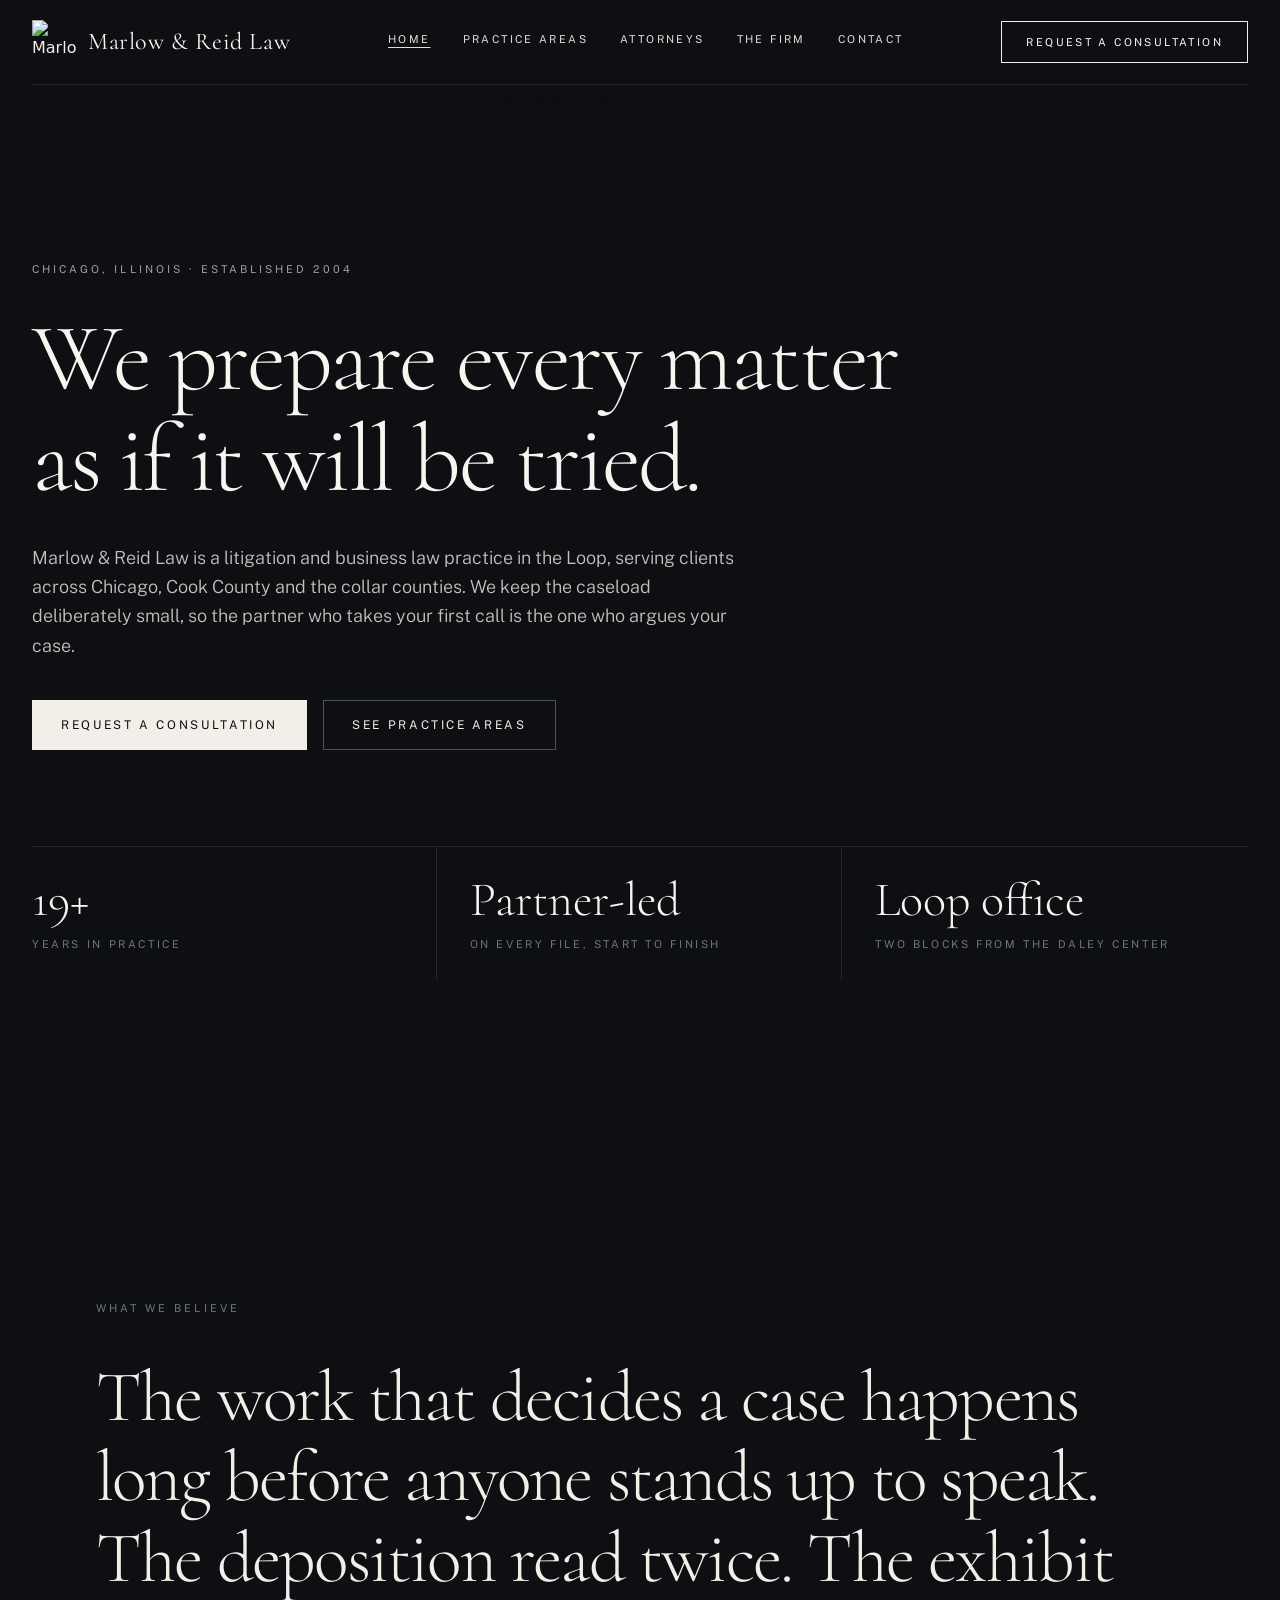
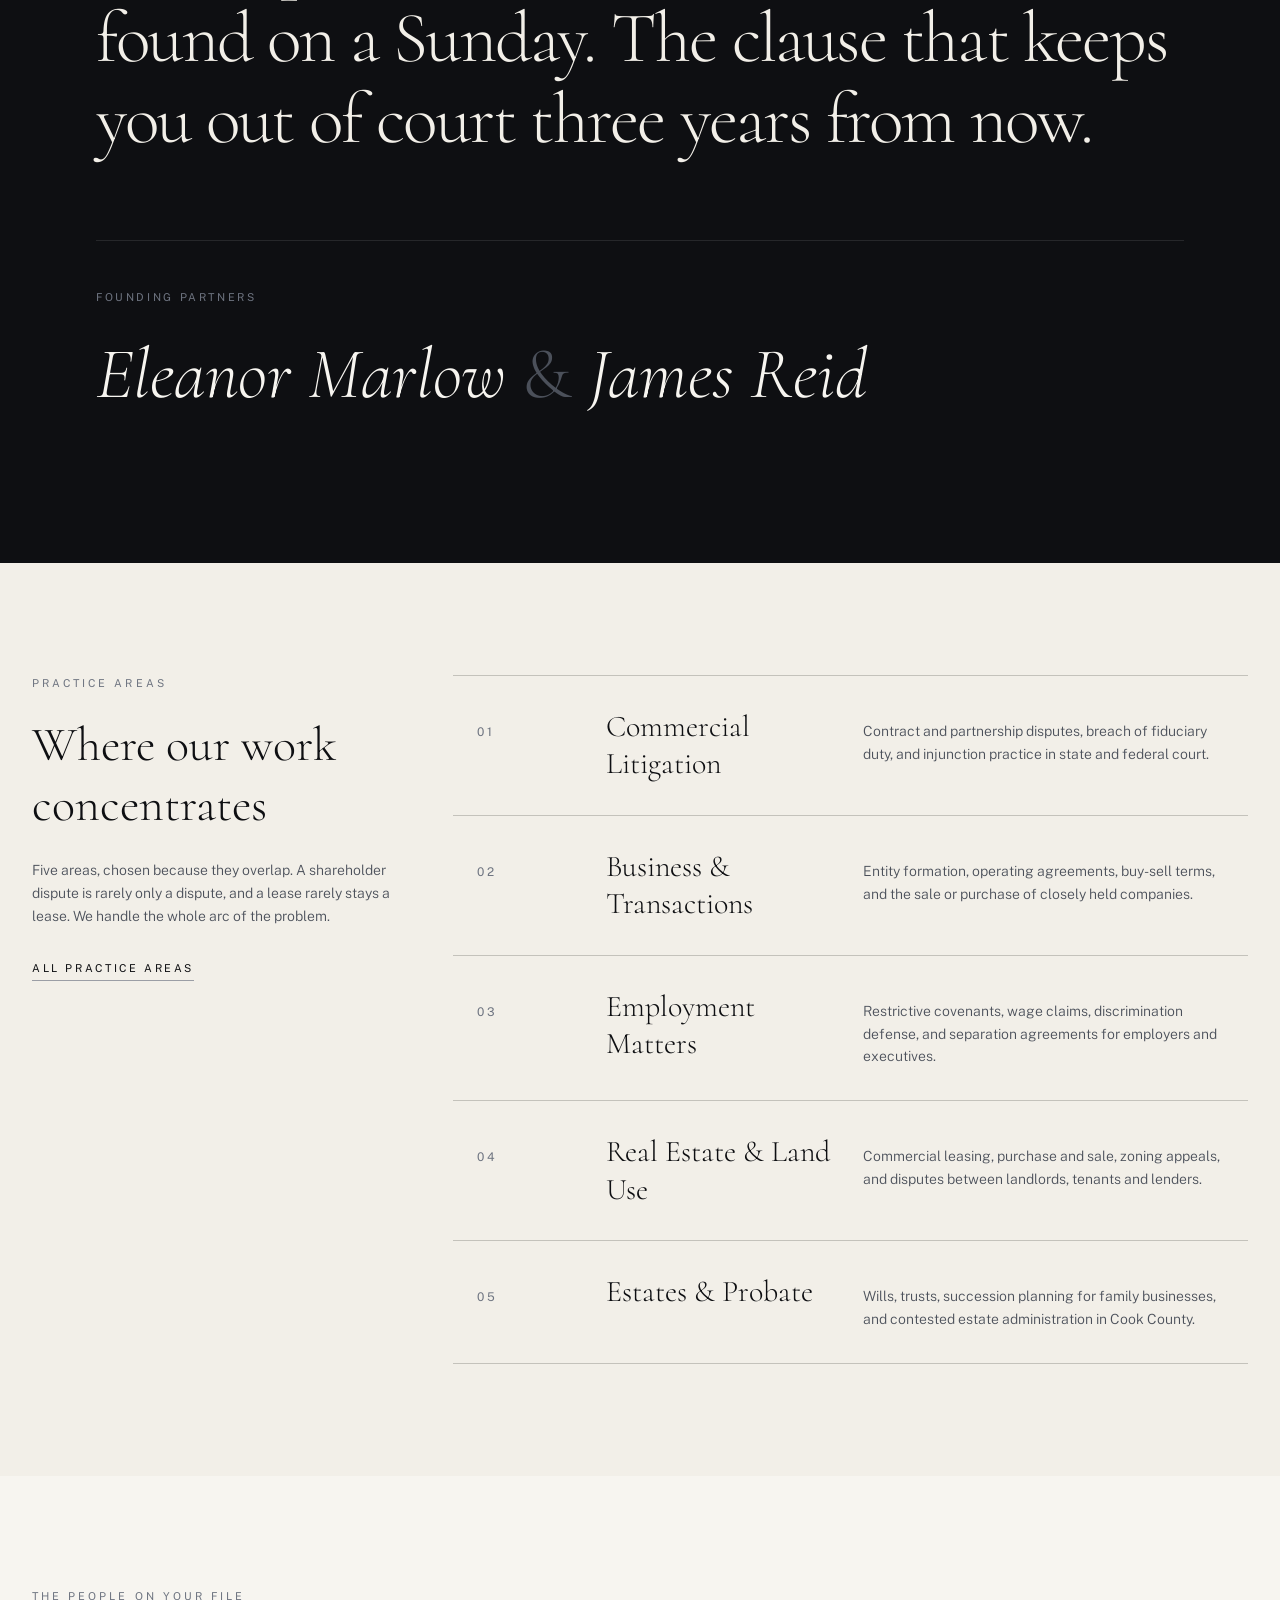
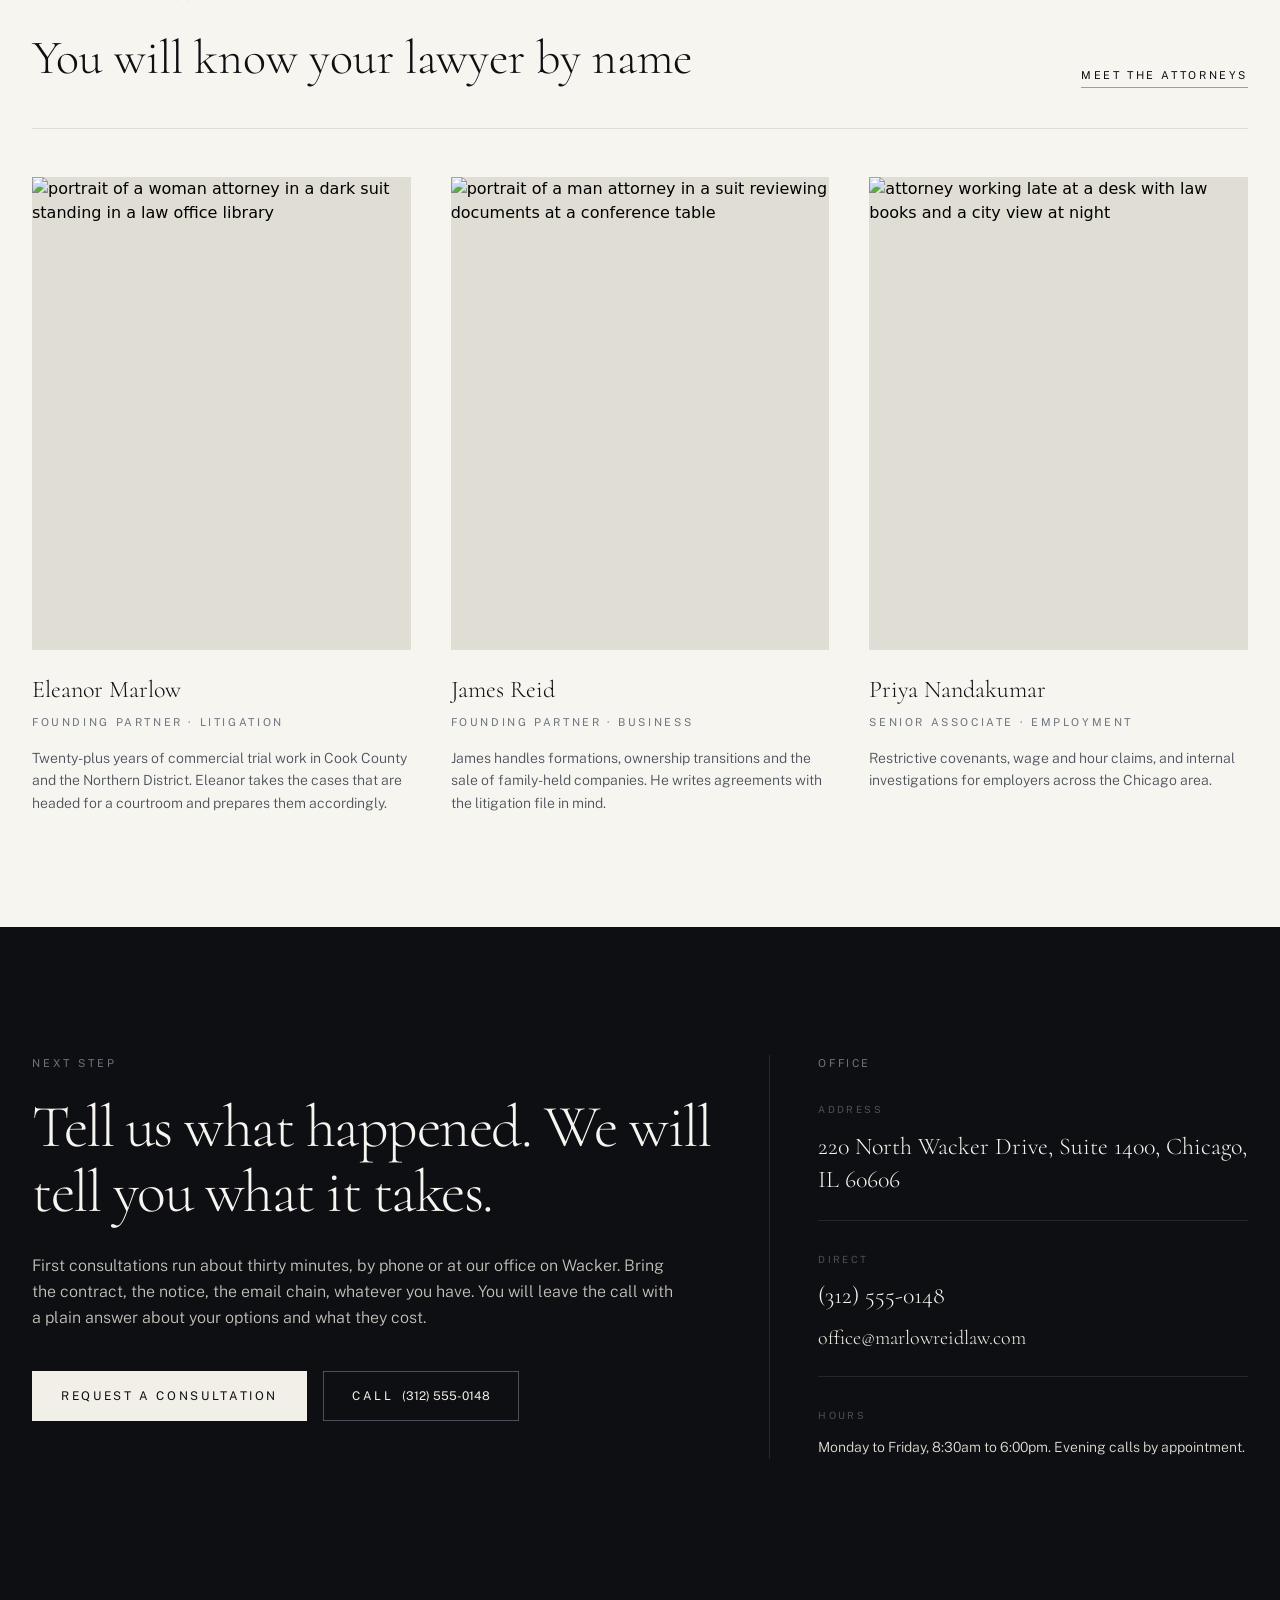
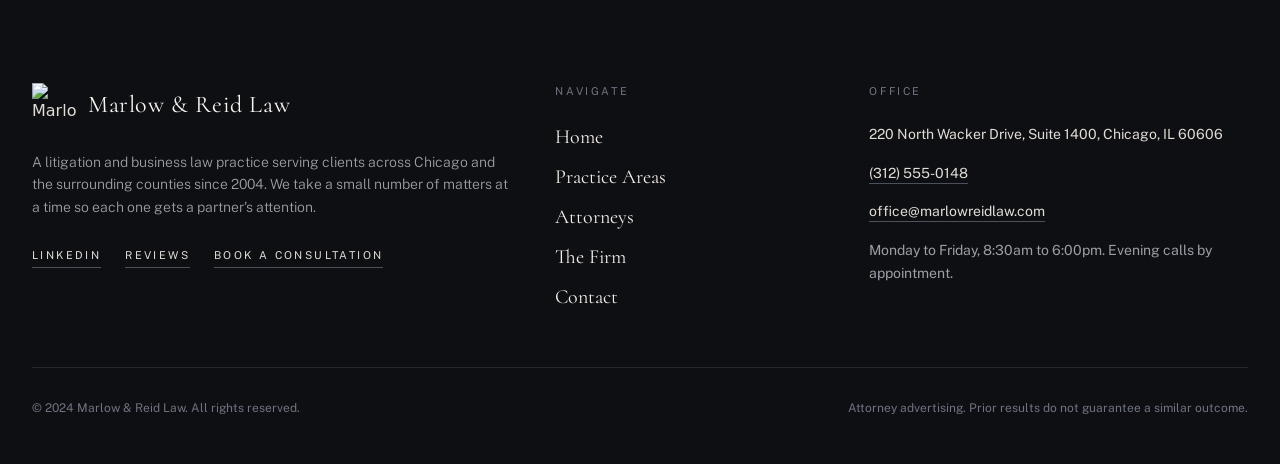
==== index.html @ 17b1d60a "Initial site generated by Tibly" ====
<!DOCTYPE html>
<html lang="en">
<head>
<meta charset="utf-8">
<meta name="viewport" content="width=device-width, initial-scale=1">
<title>Marlow &amp; Reid Law | Chicago Litigation &amp; Business Attorneys</title>
<meta name="description" content="Marlow &amp; Reid Law is a partner-led litigation and business law practice in the Chicago Loop, handling commercial disputes, transactions, employment and real estate matters since 2004.">
<link rel="canonical" href="https://marlow-reid-4a32.sites.tibly.ai/">
<meta property="og:type" content="website">
<meta property="og:url" content="https://marlow-reid-4a32.sites.tibly.ai/">
<meta property="og:site_name" content="Marlow &amp; Reid Law">
<meta property="og:title" content="Marlow &amp; Reid Law | Chicago Litigation &amp; Business Attorneys">
<meta property="og:description" content="Marlow &amp; Reid Law is a partner-led litigation and business law practice in the Chicago Loop, handling commercial disputes, transactions, employment and real estate matters since 2004.">
<meta name="twitter:card" content="summary_large_image">
<script type="application/ld+json" data-tibly-business>{"@context":"https://schema.org","@type":"LegalService","image":"https://br-winter-boat-ajcnusyq.storage.c-3.us-east-2.aws.neon.tech/tibly-site-media/sites/d699509b-f92a-415d-84af-c8864d117d77/8064ec304ea7f48e712e599be46d3a58.jpg","name":"Marlow \u0026 Reid Law","url":"https://marlow-reid-4a32.sites.tibly.ai/"}</script>
<link rel="preconnect" href="https://fonts.googleapis.com">
<link rel="preconnect" href="https://fonts.gstatic.com" crossorigin>
<link href="https://fonts.googleapis.com/css2?family=Cormorant:ital,wght@0,300;0,400;0,500;0,600;1,300&family=Public+Sans:wght@300;400;500;600&display=swap" rel="stylesheet">
<style>details[open] > *:not(summary){animation:tibly-acc .35s ease}@keyframes tibly-acc{from{opacity:0;transform:translateY(-4px)}}</style>
<style>@media (prefers-reduced-motion:no-preference){.tibly-fx{opacity:0;transform:translateY(24px);transition:opacity .7s ease,transform .7s ease}.tibly-fx.tibly-fx-in{opacity:1;transform:none}}</style>
<script>addEventListener('DOMContentLoaded',function(){if(!('IntersectionObserver' in window))return;var io=new IntersectionObserver(function(es){es.forEach(function(en){if(en.isIntersecting){en.target.classList.add('tibly-fx-in');io.unobserve(en.target)}})},{rootMargin:'0px 0px -8% 0px'});document.querySelectorAll('section[data-block] > *').forEach(function(el){var p=getComputedStyle(el).position;if(p==='absolute'||p==='fixed')return;if(el.getBoundingClientRect().top>innerHeight){el.classList.add('tibly-fx');io.observe(el)}})});</script>

<link rel="icon" href="https://br-winter-boat-ajcnusyq.storage.c-3.us-east-2.aws.neon.tech/tibly-site-media/sites/d699509b-f92a-415d-84af-c8864d117d77/b6953b2ad82a57e1bbdcd852a2948058.png">
<style>.tibly-ba{position:relative;overflow:hidden;--ba:50%;cursor:ew-resize;touch-action:pan-y;user-select:none;-webkit-user-select:none}.tibly-ba>img{display:block;width:100%;height:100%;object-fit:cover}.tibly-ba .tibly-ba-before{position:absolute;inset:0;clip-path:inset(0 calc(100% - var(--ba)) 0 0)}.tibly-ba .tibly-ba-before img{display:block;width:100%;height:100%;object-fit:cover}.tibly-ba::after{content:'';position:absolute;top:0;bottom:0;left:var(--ba);width:2px;margin-left:-1px;background:#fff;box-shadow:0 0 6px rgba(0,0,0,.55);pointer-events:none;z-index:1}.tibly-ba::before{content:'';position:absolute;top:50%;left:var(--ba);width:44px;height:44px;transform:translate(-50%,-50%);border-radius:9999px;background:rgba(0,0,0,.75) url("data:image/svg+xml,%3Csvg%20xmlns='http://www.w3.org/2000/svg'%20viewBox='0%200%2024%2024'%20fill='%23fff'%3E%3Cpath%20d='M9%206l-6%206%206%206zM15%206l6%206-6%206z'/%3E%3C/svg%3E") center/22px 22px no-repeat;border:2px solid #fff;box-shadow:0 2px 8px rgba(0,0,0,.4);pointer-events:none;z-index:1}.tibly-ba input[type=range]{position:absolute;inset:0;width:100%;height:100%;margin:0;opacity:0;pointer-events:none;-webkit-appearance:none;appearance:none;z-index:2}[data-lightbox]{cursor:zoom-in}.tibly-lb{position:fixed;inset:0;z-index:9999;background:rgba(0,0,0,.92);display:flex;align-items:center;justify-content:center;cursor:zoom-out;padding:24px}.tibly-lb img{max-width:100%;max-height:100%;object-fit:contain}</style>
<script>document.addEventListener('input',function(e){var t=e.target;if(!t||t.type!=='range')return;var c=t.closest&&t.closest('.tibly-ba');if(c)c.style.setProperty('--ba',t.value+'%')});document.addEventListener('pointerdown',function(e){var c=e.target.closest&&e.target.closest('.tibly-ba');if(!c||e.button>0)return;e.preventDefault();var inp=c.querySelector('input[type=range]');var set=function(x){var r=c.getBoundingClientRect();if(!r.width)return;var p=Math.max(0,Math.min(100,(x-r.left)*100/r.width));c.style.setProperty('--ba',p+'%');if(inp)inp.value=Math.round(p)};set(e.clientX);var mv=function(ev){set(ev.clientX)};var up=function(){document.removeEventListener('pointermove',mv);document.removeEventListener('pointerup',up);document.removeEventListener('pointercancel',up)};document.addEventListener('pointermove',mv);document.addEventListener('pointerup',up);document.addEventListener('pointercancel',up)});document.addEventListener('click',function(e){var im=e.target.closest&&e.target.closest('[data-lightbox]');if(!im||!(im.currentSrc||im.src))return;e.preventDefault();var o=document.createElement('div');o.className='tibly-lb';var big=document.createElement('img');big.src=im.currentSrc||im.src;big.alt=im.alt||'';o.appendChild(big);o.addEventListener('click',function(){o.remove()});document.addEventListener('keydown',function esc(ev){if(ev.key==='Escape'){o.remove();document.removeEventListener('keydown',esc)}});document.body.appendChild(o)});document.addEventListener('click',function(e){var x=e.target.closest&&e.target.closest('[data-announce-close]');if(!x)return;var b=x.closest('[data-announce]');if(b){b.style.display='none';try{sessionStorage.setItem('tibly-announce','1')}catch(_){}}});addEventListener('DOMContentLoaded',function(){try{if(sessionStorage.getItem('tibly-announce')==='1'){var b=document.querySelector('[data-announce]');if(b)b.style.display='none'}}catch(_){}if('IntersectionObserver' in window&&!matchMedia('(prefers-reduced-motion:reduce)').matches){var els=document.querySelectorAll('[data-count]');if(els.length){var io=new IntersectionObserver(function(es){es.forEach(function(en){if(!en.isIntersecting)return;io.unobserve(en.target);var el=en.target,s=el.textContent||'',m=s.match(/[\d,]*\d(?:\.\d+)?/);if(!m)return;var raw=m[0],num=parseFloat(raw.replace(/,/g,''));if(!isFinite(num))return;if(!el.getAttribute('data-count'))el.setAttribute('data-count',s);var pre=s.slice(0,m.index),post=s.slice(m.index+raw.length),grp=raw.indexOf(',')>=0,dec=(raw.split('.')[1]||'').length,t0=performance.now();requestAnimationFrame(function tick(now){var p=Math.min((now-t0)/1400,1);p=1-Math.pow(1-p,3);var v=(num*p).toFixed(dec);if(grp)v=Number(v).toLocaleString('en-US',{minimumFractionDigits:dec});el.textContent=pre+v+post;if(p<1)requestAnimationFrame(tick)})})},{rootMargin:'0px 0px -10% 0px'});els.forEach(function(el){io.observe(el)})}}var badge=document.querySelector('[data-tibly-open]');if(badge){var src=document.querySelector('[data-tibly-field="hours"]');var txt=(src&&src.textContent||'').toLowerCase();var days=['sun','mon','tue','wed','thu','fri','sat'];var toMin=function(h,mm,ap){h=+h;mm=+(mm||0);if(ap==='pm'&&h!==12)h+=12;if(ap==='am'&&h===12)h=0;return h*60+mm};var spans=[];var re=/(sun|mon|tue|wed|thu|fri|sat|daily|every ?day)[a-z]*\s*(?:[-\u2013\u2014]\s*(sun|mon|tue|wed|thu|fri|sat)[a-z]*)?\s*:?\s*(\d{1,2})(?::(\d{2}))?\s*(am|pm)?\s*[-\u2013\u2014]\s*(\d{1,2})(?::(\d{2}))?\s*(am|pm)?/g,mm;while((mm=re.exec(txt))){var d1=mm[1].slice(0,3),d2=mm[2],ap1=mm[5]||(mm[8]==='pm'&&+mm[3]<=+mm[6]?'am':mm[8]),o=toMin(mm[3],mm[4],ap1),c=toMin(mm[6],mm[7],mm[8]);var from=d1==='dai'||d1==='eve'?0:days.indexOf(d1),to=d2?days.indexOf(d2.slice(0,3)):(d1==='dai'||d1==='eve'?6:from);if(from<0)continue;for(var d=from;;d=(d+1)%7){spans.push([d,o,c]);if(d===to)break}}if(spans.length){var now=new Date(),cur=now.getDay(),min=now.getHours()*60+now.getMinutes();var open=spans.some(function(s){return s[0]===cur&&min>=s[1]&&min<s[2]});badge.textContent=open?(badge.getAttribute('data-open-text')||'Open now'):(badge.getAttribute('data-closed-text')||'Closed now');badge.setAttribute('data-state',open?'open':'closed');badge.hidden=false}}});</script>
<style>header a[aria-current="page"]:not(:has(img,svg)){text-decoration:underline;text-underline-offset:4px;text-decoration-thickness:1px}</style>
<style>#nav-open~[class*="peer-checked:"][class*="fixed"]{min-height:100vh;min-height:100dvh}@media (prefers-reduced-motion:no-preference){label[for="nav-open"] span{transition:transform .3s ease,opacity .2s ease}header:has(#nav-open:checked) label[for="nav-open"]:not([aria-label="Close" i]) span:not(:has(span)):nth-of-type(1){transform:translateY(8px) rotate(45deg)}header:has(#nav-open:checked) label[for="nav-open"]:not([aria-label="Close" i]) span:not(:has(span)):nth-of-type(2){opacity:0}header:has(#nav-open:checked) label[for="nav-open"]:not([aria-label="Close" i]) span:not(:has(span)):nth-of-type(3){transform:translateY(-8px) rotate(-45deg)}#nav-open:checked~[class*="peer-checked:"]{animation:tibly-nav-in .25s ease}#nav-open:checked~[class*="peer-checked:"] label[for="nav-open"]{display:inline-block;animation:tibly-x-in .35s ease}@keyframes tibly-nav-in{from{opacity:0;transform:translateY(10px)}}@keyframes tibly-x-in{from{opacity:0;transform:rotate(-90deg) scale(.6)}}}</style>
<link rel="stylesheet" href="/styles.css?v=fc8caf78">
</head>
<body>
<!-- block:header -->
<header class="bg-brand-900 text-brand-100">
  <div class="mx-auto w-full max-w-7xl px-5 sm:px-8">
    <input type="checkbox" id="nav-open" class="peer sr-only">

    <div class="flex items-center justify-between gap-4 border-b border-white/10 py-5">
      <a href="/" class="flex items-center gap-3" aria-current="page">
        <img data-tibly-logo src="https://br-winter-boat-ajcnusyq.storage.c-3.us-east-2.aws.neon.tech/tibly-site-media/sites/d699509b-f92a-415d-84af-c8864d117d77/8064ec304ea7f48e712e599be46d3a58.jpg"
             alt="Marlow &amp; Reid Law" class="h-10 w-10 shrink-0 object-contain sm:h-11 sm:w-11">
        <span class="font-display text-xl leading-none tracking-wide text-brand-50 sm:text-2xl" data-tibly-field="business-name">Marlow &amp; Reid Law</span>
      </a>

      <nav class="hidden items-center gap-8 font-body text-[0.68rem] uppercase tracking-[0.22em] md:flex">
        <a href="/" class="border-b border-transparent pb-1 text-brand-200 transition-colors duration-300 hover:border-brand-100 hover:text-brand-50" aria-current="page">Home</a>
        <a href="/practice-areas" class="border-b border-transparent pb-1 text-brand-200 transition-colors duration-300 hover:border-brand-100 hover:text-brand-50">Practice Areas</a>
        <a href="/attorneys" class="border-b border-transparent pb-1 text-brand-200 transition-colors duration-300 hover:border-brand-100 hover:text-brand-50">Attorneys</a>
        <a href="/about" class="border-b border-transparent pb-1 text-brand-200 transition-colors duration-300 hover:border-brand-100 hover:text-brand-50">The Firm</a>
        <a href="/contact" class="border-b border-transparent pb-1 text-brand-200 transition-colors duration-300 hover:border-brand-100 hover:text-brand-50">Contact</a>
      </nav>

      <a href="/contact" class="hidden rounded-none border border-brand-100 px-6 py-3 font-body text-[0.68rem] uppercase tracking-[0.22em] text-brand-50 transition-colors duration-300 hover:bg-brand-100 hover:text-brand-900 lg:inline-flex">Request a consultation</a>

      <label for="nav-open" aria-label="Menu" class="-mr-2 cursor-pointer p-2 md:hidden">
        <span class="block h-px w-7 bg-brand-100"></span>
        <span class="mt-2 block h-px w-7 bg-brand-100"></span>
        <span class="mt-2 block h-px w-7 bg-brand-100"></span>
      </label>
    </div>

    <div class="hidden peer-checked:flex md:hidden fixed inset-0 z-50 flex-col bg-brand-900 px-5 py-5">
      <div class="flex items-center justify-between gap-4 border-b border-white/10 pb-5">
        <a href="/" class="flex items-center gap-3" aria-current="page">
          <img src="https://br-winter-boat-ajcnusyq.storage.c-3.us-east-2.aws.neon.tech/tibly-site-media/sites/d699509b-f92a-415d-84af-c8864d117d77/8064ec304ea7f48e712e599be46d3a58.jpg"
               alt="Marlow &amp; Reid Law" class="h-10 w-10 shrink-0 object-contain">
          <span class="font-display text-xl leading-none tracking-wide text-brand-50" data-tibly-field="business-name">Marlow &amp; Reid Law</span>
        </a>
        <label for="nav-open" aria-label="Close" class="-mr-2 cursor-pointer p-2 font-display text-3xl leading-none text-brand-100">&times;</label>
      </div>

      <nav class="mt-10 flex flex-1 flex-col gap-7 font-display text-4xl leading-none text-brand-50">
        <a href="/" class="transition-colors duration-300 hover:text-brand-400" aria-current="page">Home</a>
        <a href="/practice-areas" class="transition-colors duration-300 hover:text-brand-400">Practice Areas</a>
        <a href="/attorneys" class="transition-colors duration-300 hover:text-brand-400">Attorneys</a>
        <a href="/about" class="transition-colors duration-300 hover:text-brand-400">The Firm</a>
        <a href="/contact" class="transition-colors duration-300 hover:text-brand-400">Contact</a>
      </nav>

      <a href="/contact" class="mt-8 block w-full rounded-none border border-brand-100 bg-brand-100 px-6 py-5 text-center font-body text-xs uppercase tracking-[0.22em] text-brand-900 transition-colors duration-300 hover:bg-transparent hover:text-brand-50">Request a consultation</a>
    </div>
  </div>
</header>
<!-- /block:header -->
<!-- block:type-hero -->
<section class="relative overflow-hidden bg-brand-900" data-block="type-hero">
  <img loading="lazy" src="https://images.pexels.com/photos/12253481/pexels-photo-12253481.jpeg?auto=compress&cs=tinysrgb&h=650&w=940" alt="empty boardroom at dusk with city skyline through floor-to-ceiling windows" class="absolute inset-0 h-full w-full object-cover opacity-30 animate-kenburns">
  <div class="absolute inset-0 bg-gradient-to-r from-brand-900 via-brand-900/85 to-brand-900/40"></div>

  <div class="relative mx-auto w-full max-w-7xl px-5 py-24 sm:px-8 md:py-36 lg:py-44">
    <div class="max-w-4xl">
      <p class="font-body text-[0.68rem] uppercase tracking-[0.28em] text-brand-400">Chicago, Illinois &middot; Established 2004</p>
      <h1 class="mt-8 font-display text-4xl font-light leading-[1.05] tracking-tight text-brand-50 sm:text-6xl md:text-7xl lg:text-8xl">
        We prepare every matter<br class="hidden sm:block"> as if it will be tried.
      </h1>
      <p class="mt-8 max-w-prose font-body text-base font-light leading-relaxed text-brand-300 md:text-lg">
        <span data-tibly-field="business-name">Marlow &amp; Reid Law</span> is a litigation and business law practice in the Loop, serving clients across Chicago, Cook County and the collar counties. We keep the caseload deliberately small, so the partner who takes your first call is the one who argues your case.
      </p>
      <div class="mt-10 flex flex-col gap-4 sm:flex-row sm:items-center">
        <a href="/contact" class="inline-flex items-center justify-center border border-brand-100 bg-brand-100 px-7 py-4 font-body text-xs uppercase tracking-[0.22em] text-brand-900 transition-colors duration-300 hover:bg-transparent hover:text-brand-50">Request a consultation</a>
        <a href="/practice-areas" class="inline-flex items-center justify-center border border-brand-600 px-7 py-4 font-body text-xs uppercase tracking-[0.22em] text-brand-100 transition-colors duration-300 hover:border-brand-100 hover:bg-brand-800">See practice areas</a>
      </div>
    </div>

    <dl class="mt-16 grid grid-cols-1 gap-px border-t border-white/10 pt-px sm:grid-cols-3 md:mt-24">
      <div class="border-b border-white/10 py-7 sm:border-b-0 sm:border-r sm:pr-8">
        <dt class="font-display text-4xl font-light text-brand-50 md:text-5xl"><span data-count>20+</span></dt>
        <dd class="mt-3 font-body text-[0.68rem] uppercase tracking-[0.24em] text-brand-500">Years in practice</dd>
      </div>
      <div class="border-b border-white/10 py-7 sm:border-b-0 sm:border-r sm:px-8">
        <dt class="font-display text-4xl font-light text-brand-50 md:text-5xl">Partner-led</dt>
        <dd class="mt-3 font-body text-[0.68rem] uppercase tracking-[0.24em] text-brand-500">On every file, start to finish</dd>
      </div>
      <div class="py-7 sm:pl-8">
        <dt class="font-display text-4xl font-light text-brand-50 md:text-5xl">Loop office</dt>
        <dd class="mt-3 font-body text-[0.68rem] uppercase tracking-[0.24em] text-brand-500">Two blocks from the Daley Center</dd>
      </div>
    </dl>
  </div>
</section>
<!-- /block:type-hero -->
<!-- block:statement -->
<section class="bg-brand-900 py-20 md:py-36" data-block="statement">
  <div class="mx-auto w-full max-w-6xl px-5 sm:px-8">
    <p class="font-body text-[0.68rem] uppercase tracking-[0.28em] text-brand-500">What we believe</p>
    <p class="mt-10 font-display text-3xl font-light leading-[1.12] tracking-tight text-brand-100 sm:text-5xl md:text-6xl lg:text-7xl">
      The work that decides a case happens long before anyone stands up to speak. The deposition read twice. The exhibit found on a Sunday. The clause that keeps you out of court three years from now.
    </p>

    <div class="mt-14 border-t border-white/10 pt-10 md:mt-20 md:pt-12">
      <p class="font-body text-[0.68rem] uppercase tracking-[0.24em] text-brand-500">Founding partners</p>
      <p class="mt-6 font-display text-4xl font-light italic leading-tight text-brand-50 sm:text-6xl md:text-7xl">
        Eleanor Marlow <span class="not-italic text-brand-600">&amp;</span> James Reid
      </p>
    </div>
  </div>
</section>
<!-- /block:statement -->
<!-- block:index-list -->
<section class="bg-surface py-16 md:py-28" data-block="index-list">
  <div class="mx-auto w-full max-w-7xl px-5 sm:px-8">
    <div class="grid grid-cols-1 gap-10 md:grid-cols-12 md:gap-12">
      <div class="md:col-span-4">
        <p class="font-body text-[0.68rem] uppercase tracking-[0.28em] text-brand-500">Practice areas</p>
        <h2 class="mt-6 font-display text-4xl font-light leading-tight text-ink md:text-5xl">Where our work concentrates</h2>
        <p class="mt-6 max-w-prose font-body text-sm font-light leading-relaxed text-brand-600">
          Five areas, chosen because they overlap. A shareholder dispute is rarely only a dispute, and a lease rarely stays a lease. We handle the whole arc of the problem.
        </p>
        <a href="/practice-areas" class="mt-8 inline-block border-b border-brand-400 pb-1 font-body text-[0.68rem] uppercase tracking-[0.24em] text-ink transition-colors duration-300 hover:border-ink">All practice areas</a>
      </div>

      <div class="md:col-span-8">
        <a href="/practice-areas" class="group block border-t border-brand-300 px-4 py-8 transition-colors duration-300 hover:bg-brand-900 md:px-6">
          <div class="grid grid-cols-1 gap-3 md:grid-cols-12 md:items-baseline md:gap-6">
            <span class="font-body text-xs tracking-[0.24em] text-brand-500 transition-colors duration-300 group-hover:text-brand-400 md:col-span-2">01</span>
            <h3 class="font-display text-2xl font-light leading-tight text-ink transition-colors duration-300 group-hover:text-brand-50 sm:text-3xl md:col-span-4">Commercial Litigation</h3>
            <p class="font-body text-sm font-light leading-relaxed text-brand-600 transition-colors duration-300 group-hover:text-brand-300 md:col-span-6">Contract and partnership disputes, breach of fiduciary duty, and injunction practice in state and federal court.</p>
          </div>
        </a>

        <a href="/practice-areas" class="group block border-t border-brand-300 px-4 py-8 transition-colors duration-300 hover:bg-brand-900 md:px-6">
          <div class="grid grid-cols-1 gap-3 md:grid-cols-12 md:items-baseline md:gap-6">
            <span class="font-body text-xs tracking-[0.24em] text-brand-500 transition-colors duration-300 group-hover:text-brand-400 md:col-span-2">02</span>
            <h3 class="font-display text-2xl font-light leading-tight text-ink transition-colors duration-300 group-hover:text-brand-50 sm:text-3xl md:col-span-4">Business &amp; Transactions</h3>
            <p class="font-body text-sm font-light leading-relaxed text-brand-600 transition-colors duration-300 group-hover:text-brand-300 md:col-span-6">Entity formation, operating agreements, buy-sell terms, and the sale or purchase of closely held companies.</p>
          </div>
        </a>

        <a href="/practice-areas" class="group block border-t border-brand-300 px-4 py-8 transition-colors duration-300 hover:bg-brand-900 md:px-6">
          <div class="grid grid-cols-1 gap-3 md:grid-cols-12 md:items-baseline md:gap-6">
            <span class="font-body text-xs tracking-[0.24em] text-brand-500 transition-colors duration-300 group-hover:text-brand-400 md:col-span-2">03</span>
            <h3 class="font-display text-2xl font-light leading-tight text-ink transition-colors duration-300 group-hover:text-brand-50 sm:text-3xl md:col-span-4">Employment Matters</h3>
            <p class="font-body text-sm font-light leading-relaxed text-brand-600 transition-colors duration-300 group-hover:text-brand-300 md:col-span-6">Restrictive covenants, wage claims, discrimination defense, and separation agreements for employers and executives.</p>
          </div>
        </a>

        <a href="/practice-areas" class="group block border-t border-brand-300 px-4 py-8 transition-colors duration-300 hover:bg-brand-900 md:px-6">
          <div class="grid grid-cols-1 gap-3 md:grid-cols-12 md:items-baseline md:gap-6">
            <span class="font-body text-xs tracking-[0.24em] text-brand-500 transition-colors duration-300 group-hover:text-brand-400 md:col-span-2">04</span>
            <h3 class="font-display text-2xl font-light leading-tight text-ink transition-colors duration-300 group-hover:text-brand-50 sm:text-3xl md:col-span-4">Real Estate &amp; Land Use</h3>
            <p class="font-body text-sm font-light leading-relaxed text-brand-600 transition-colors duration-300 group-hover:text-brand-300 md:col-span-6">Commercial leasing, purchase and sale, zoning appeals, and disputes between landlords, tenants and lenders.</p>
          </div>
        </a>

        <a href="/practice-areas" class="group block border-y border-brand-300 px-4 py-8 transition-colors duration-300 hover:bg-brand-900 md:px-6">
          <div class="grid grid-cols-1 gap-3 md:grid-cols-12 md:items-baseline md:gap-6">
            <span class="font-body text-xs tracking-[0.24em] text-brand-500 transition-colors duration-300 group-hover:text-brand-400 md:col-span-2">05</span>
            <h3 class="font-display text-2xl font-light leading-tight text-ink transition-colors duration-300 group-hover:text-brand-50 sm:text-3xl md:col-span-4">Estates &amp; Probate</h3>
            <p class="font-body text-sm font-light leading-relaxed text-brand-600 transition-colors duration-300 group-hover:text-brand-300 md:col-span-6">Wills, trusts, succession planning for family businesses, and contested estate administration in Cook County.</p>
          </div>
        </a>
      </div>
    </div>
  </div>
</section>
<!-- /block:index-list -->
<!-- block:minimal-grid -->
<section class="bg-brand-50 py-16 md:py-28" data-block="minimal-grid">
  <div class="mx-auto w-full max-w-7xl px-5 sm:px-8">
    <div class="flex flex-col gap-6 border-b border-brand-200 pb-10 md:flex-row md:items-end md:justify-between">
      <div>
        <p class="font-body text-[0.68rem] uppercase tracking-[0.28em] text-brand-500">The people on your file</p>
        <h2 class="mt-6 max-w-2xl font-display text-4xl font-light leading-tight text-ink md:text-5xl">You will know your lawyer by name</h2>
      </div>
      <a href="/attorneys" class="shrink-0 border-b border-brand-400 pb-1 font-body text-[0.68rem] uppercase tracking-[0.24em] text-ink transition-colors duration-300 hover:border-ink">Meet the attorneys</a>
    </div>

    <div class="mt-12 grid grid-cols-1 gap-10 sm:grid-cols-2 lg:grid-cols-3">
      <article class="group">
        <div class="overflow-hidden bg-brand-200">
          <img loading="lazy" src="https://images.pexels.com/photos/6077124/pexels-photo-6077124.jpeg?auto=compress&cs=tinysrgb&h=650&w=940" alt="portrait of a woman attorney in a dark suit standing in a law office library" class="aspect-[4/5] w-full object-cover transition-transform duration-500 group-hover:scale-105" data-lightbox>
        </div>
        <h3 class="mt-6 font-display text-2xl font-light text-ink">Eleanor Marlow</h3>
        <p class="mt-2 font-body text-[0.68rem] uppercase tracking-[0.24em] text-brand-500">Founding Partner &middot; Litigation</p>
        <p class="mt-4 max-w-prose font-body text-sm font-light leading-relaxed text-brand-600">Twenty-plus years of commercial trial work in Cook County and the Northern District. Eleanor takes the cases that are headed for a courtroom and prepares them accordingly.</p>
      </article>

      <article class="group">
        <div class="overflow-hidden bg-brand-200">
          <img loading="lazy" src="https://images.pexels.com/photos/7841432/pexels-photo-7841432.jpeg?auto=compress&cs=tinysrgb&h=650&w=940" alt="portrait of a man attorney in a suit reviewing documents at a conference table" class="aspect-[4/5] w-full object-cover transition-transform duration-500 group-hover:scale-105" data-lightbox>
        </div>
        <h3 class="mt-6 font-display text-2xl font-light text-ink">James Reid</h3>
        <p class="mt-2 font-body text-[0.68rem] uppercase tracking-[0.24em] text-brand-500">Founding Partner &middot; Business</p>
        <p class="mt-4 max-w-prose font-body text-sm font-light leading-relaxed text-brand-600">James handles formations, ownership transitions and the sale of family-held companies. He writes agreements with the litigation file in mind.</p>
      </article>

      <article class="group sm:col-span-2 lg:col-span-1">
        <div class="overflow-hidden bg-brand-200">
          <img loading="lazy" src="https://images.pexels.com/photos/6170898/pexels-photo-6170898.jpeg?auto=compress&cs=tinysrgb&h=650&w=940" alt="attorney working late at a desk with law books and a city view at night" class="aspect-[4/5] w-full object-cover transition-transform duration-500 group-hover:scale-105" data-lightbox>
        </div>
        <h3 class="mt-6 font-display text-2xl font-light text-ink">Priya Nandakumar</h3>
        <p class="mt-2 font-body text-[0.68rem] uppercase tracking-[0.24em] text-brand-500">Senior Associate &middot; Employment</p>
        <p class="mt-4 max-w-prose font-body text-sm font-light leading-relaxed text-brand-600">Restrictive covenants, wage and hour claims, and internal investigations for employers across the Chicago area.</p>
      </article>
    </div>
  </div>
</section>
<!-- /block:minimal-grid -->
<!-- block:contact-cta -->
<section class="bg-brand-900 py-20 md:py-32" data-block="contact-cta">
  <div class="mx-auto w-full max-w-7xl px-5 sm:px-8">
    <div class="grid grid-cols-1 gap-14 md:grid-cols-12 md:gap-12">
      <div class="md:col-span-7">
        <p class="font-body text-[0.68rem] uppercase tracking-[0.28em] text-brand-500">Next step</p>
        <h2 class="mt-6 font-display text-4xl font-light leading-[1.08] tracking-tight text-brand-50 sm:text-5xl md:text-6xl">
          Tell us what happened. We will tell you what it takes.
        </h2>
        <p class="mt-7 max-w-prose font-body text-base font-light leading-relaxed text-brand-300">
          First consultations run about thirty minutes, by phone or at our office on Wacker. Bring the contract, the notice, the email chain, whatever you have. You will leave the call with a plain answer about your options and what they cost.
        </p>
        <div class="mt-10 flex flex-col gap-4 sm:flex-row sm:items-center">
          <a href="/contact" class="inline-flex items-center justify-center border border-brand-100 bg-brand-100 px-7 py-4 font-body text-xs uppercase tracking-[0.22em] text-brand-900 transition-colors duration-300 hover:bg-transparent hover:text-brand-50">Request a consultation</a>
          <a href="tel:+13125550148" class="inline-flex items-center justify-center border border-brand-600 px-7 py-4 font-body text-xs uppercase tracking-[0.22em] text-brand-100 transition-colors duration-300 hover:border-brand-100 hover:bg-brand-800">Call <span class="ml-2 tracking-normal" data-tibly-field="phone">(312) 555-0148</span></a>
        </div>
      </div>

      <div class="md:col-span-5 md:border-l md:border-white/10 md:pl-12">
        <h3 class="font-body text-[0.68rem] uppercase tracking-[0.24em] text-brand-500">Office</h3>
        <address class="mt-8 space-y-8 not-italic">
          <div class="border-b border-white/10 pb-6">
            <p class="font-body text-[0.62rem] uppercase tracking-[0.24em] text-brand-600">Address</p>
            <p class="mt-3 font-display text-2xl font-light leading-snug text-brand-50"><span data-tibly-field="address">220 North Wacker Drive, Suite 1400, Chicago, IL 60606</span></p>
          </div>
          <div class="border-b border-white/10 pb-6">
            <p class="font-body text-[0.62rem] uppercase tracking-[0.24em] text-brand-600">Direct</p>
            <p class="mt-3 font-display text-2xl font-light text-brand-50">
              <a href="tel:+13125550148" class="border-b border-transparent transition-colors duration-300 hover:border-brand-400"><span data-tibly-field="phone">(312) 555-0148</span></a>
            </p>
            <p class="mt-3 font-display text-xl font-light text-brand-100">
              <a href="mailto:office@marlowreidlaw.com" class="break-words border-b border-transparent transition-colors duration-300 hover:border-brand-400"><span data-tibly-field="email">office@marlowreidlaw.com</span></a>
            </p>
          </div>
          <div>
            <p class="font-body text-[0.62rem] uppercase tracking-[0.24em] text-brand-600">Hours <span data-tibly-open hidden class="ml-3 inline-flex items-center border border-brand-600 px-2 py-1 font-body text-[0.6rem] uppercase tracking-[0.2em] text-brand-300 data-[state=open]:border-brand-100 data-[state=open]:text-brand-50"></span></p>
            <p class="mt-3 font-body text-sm font-light leading-relaxed text-brand-200"><span data-tibly-field="hours">Monday to Friday, 8:30am to 6:00pm. Evening calls by appointment.</span></p>
          </div>
        </address>
      </div>
    </div>
  </div>
</section>
<!-- /block:contact-cta -->
<!-- block:footer -->
<footer class="bg-brand-900 pb-24 pt-16 text-brand-200 md:pb-12 md:pt-24">
  <div class="mx-auto w-full max-w-7xl px-5 sm:px-8">
    <div class="grid grid-cols-1 gap-12 border-b border-white/10 pb-14 md:grid-cols-12 md:gap-10">
      <div class="md:col-span-5">
        <div class="flex items-center gap-3">
          <img src="https://br-winter-boat-ajcnusyq.storage.c-3.us-east-2.aws.neon.tech/tibly-site-media/sites/d699509b-f92a-415d-84af-c8864d117d77/8064ec304ea7f48e712e599be46d3a58.jpg"
               alt="Marlow &amp; Reid Law" class="h-11 w-11 shrink-0 object-contain">
          <span class="font-display text-2xl leading-none tracking-wide text-brand-50" data-tibly-field="business-name">Marlow &amp; Reid Law</span>
        </div>
        <p class="mt-6 max-w-prose font-body text-sm font-light leading-relaxed text-brand-400">
          A litigation and business law practice serving clients across Chicago and the surrounding counties since 2004. We take a small number of matters at a time so each one gets a partner's attention.
        </p>
        <div class="mt-7 flex flex-wrap gap-6 font-body text-[0.68rem] uppercase tracking-[0.22em]" data-tibly-field="links">
          <a href="https://www.linkedin.com" class="border-b border-brand-600 pb-1 text-brand-200 transition-colors duration-300 hover:border-brand-100 hover:text-brand-50">LinkedIn</a>
          <a href="https://www.google.com" class="border-b border-brand-600 pb-1 text-brand-200 transition-colors duration-300 hover:border-brand-100 hover:text-brand-50">Reviews</a>
          <a href="/contact" class="border-b border-brand-600 pb-1 text-brand-200 transition-colors duration-300 hover:border-brand-100 hover:text-brand-50">Book a consultation</a>
        </div>
      </div>

      <nav class="md:col-span-3">
        <h2 class="font-body text-[0.68rem] uppercase tracking-[0.24em] text-brand-500">Navigate</h2>
        <ul class="mt-6 space-y-3 font-display text-xl text-brand-100">
          <li><a href="/" class="transition-colors duration-300 hover:text-brand-400">Home</a></li>
          <li><a href="/practice-areas" class="transition-colors duration-300 hover:text-brand-400">Practice Areas</a></li>
          <li><a href="/attorneys" class="transition-colors duration-300 hover:text-brand-400">Attorneys</a></li>
          <li><a href="/about" class="transition-colors duration-300 hover:text-brand-400">The Firm</a></li>
          <li><a href="/contact" class="transition-colors duration-300 hover:text-brand-400">Contact</a></li>
        </ul>
      </nav>

      <div class="md:col-span-4">
        <h2 class="font-body text-[0.68rem] uppercase tracking-[0.24em] text-brand-500">Office</h2>
        <address class="mt-6 space-y-4 font-body text-sm not-italic leading-relaxed text-brand-200">
          <p><span data-tibly-field="address">220 North Wacker Drive, Suite 1400, Chicago, IL 60606</span></p>
          <p>
            <a href="tel:+13125550148" class="border-b border-brand-600 pb-0.5 transition-colors duration-300 hover:border-brand-100 hover:text-brand-50"><span data-tibly-field="phone">(312) 555-0148</span></a>
          </p>
          <p>
            <a href="mailto:office@marlowreidlaw.com" class="break-words border-b border-brand-600 pb-0.5 transition-colors duration-300 hover:border-brand-100 hover:text-brand-50"><span data-tibly-field="email">office@marlowreidlaw.com</span></a>
          </p>
          <p class="text-brand-400"><span data-tibly-field="hours">Monday to Friday, 8:30am to 6:00pm. Evening calls by appointment.</span></p>
        </address>
      </div>
    </div>

    <div class="flex flex-col gap-3 pt-8 font-body text-xs text-brand-500 sm:flex-row sm:items-center sm:justify-between">
      <p>&copy; 2024 <span data-tibly-field="business-name">Marlow &amp; Reid Law</span>. All rights reserved.</p>
      <p>Attorney advertising. Prior results do not guarantee a similar outcome.</p>
    </div>
  </div>

  <div class="fixed inset-x-0 bottom-0 z-40 border-t border-brand-700 bg-brand-900 md:hidden">
    <a href="tel:+13125550148" class="flex w-full items-center justify-center px-5 py-4 font-body text-xs uppercase tracking-[0.22em] text-brand-50 transition-colors duration-300 hover:bg-brand-800">
      Call <span class="ml-2 tracking-normal" data-tibly-field="phone">(312) 555-0148</span>
    </a>
  </div>
</footer>
<!-- /block:footer -->
  <script async src="https://api.tibly.ai/widget/v1.js"></script>
</body>
</html>
---- styles.css ----
/*! tailwindcss v4.3.2 | MIT License | https://tailwindcss.com */
@layer properties{@supports (((-webkit-hyphens:none)) and (not (margin-trim:inline))) or ((-moz-orient:inline) and (not (color:rgb(from red r g b)))){*,:before,:after,::backdrop{--tw-space-y-reverse:0;--tw-divide-y-reverse:0;--tw-border-style:solid;--tw-gradient-position:initial;--tw-gradient-from:#0000;--tw-gradient-via:#0000;--tw-gradient-to:#0000;--tw-gradient-stops:initial;--tw-gradient-via-stops:initial;--tw-gradient-from-position:0%;--tw-gradient-via-position:50%;--tw-gradient-to-position:100%;--tw-leading:initial;--tw-font-weight:initial;--tw-tracking:initial;--tw-outline-style:solid;--tw-duration:initial;--tw-scale-x:1;--tw-scale-y:1;--tw-scale-z:1}}}@layer theme{:root,:host{--font-sans:ui-sans-serif, system-ui, sans-serif, "Apple Color Emoji", "Segoe UI Emoji", "Segoe UI Symbol", "Noto Color Emoji";--font-mono:ui-monospace, SFMono-Regular, Menlo, Monaco, Consolas, "Liberation Mono", "Courier New", monospace;--color-white:#fff;--spacing:.25rem;--container-2xl:42rem;--container-3xl:48rem;--container-4xl:56rem;--container-5xl:64rem;--container-6xl:72rem;--container-7xl:80rem;--text-xs:.75rem;--text-xs--line-height:calc(1 / .75);--text-sm:.875rem;--text-sm--line-height:calc(1.25 / .875);--text-base:1rem;--text-base--line-height:calc(1.5 / 1);--text-lg:1.125rem;--text-lg--line-height:calc(1.75 / 1.125);--text-xl:1.25rem;--text-xl--line-height:calc(1.75 / 1.25);--text-2xl:1.5rem;--text-2xl--line-height:calc(2 / 1.5);--text-3xl:1.875rem;--text-3xl--line-height:calc(2.25 / 1.875);--text-4xl:2.25rem;--text-4xl--line-height:calc(2.5 / 2.25);--text-5xl:3rem;--text-5xl--line-height:1;--text-6xl:3.75rem;--text-6xl--line-height:1;--text-7xl:4.5rem;--text-7xl--line-height:1;--text-8xl:6rem;--text-8xl--line-height:1;--font-weight-light:300;--font-weight-medium:500;--tracking-tight:-.025em;--tracking-normal:0em;--tracking-wide:.025em;--leading-tight:1.25;--leading-snug:1.375;--leading-relaxed:1.625;--radius-sm:0px;--radius-md:0px;--radius-lg:0px;--radius-xl:0px;--radius-2xl:0px;--aspect-video:16 / 9;--default-transition-duration:.15s;--default-transition-timing-function:cubic-bezier(.4, 0, .2, 1);--default-font-family:var(--font-sans);--default-mono-font-family:var(--font-mono);--color-brand-50:#f7f5f0;--color-brand-100:#f2efe8;--color-brand-200:#e0ddd5;--color-brand-300:#c4c2bb;--color-brand-400:#9b9ea5;--color-brand-500:#6e7480;--color-brand-600:#4b505a;--color-brand-700:#33373d;--color-brand-800:#1a1c20;--color-brand-900:#0e0f12;--color-surface:#f2efe8;--color-ink:#0e0f12;--font-display:"Cormorant", ui-serif, Georgia, serif;--font-body:"Public Sans", ui-sans-serif, system-ui, sans-serif;--radius-none:0px;--animate-marquee:marquee 30s linear infinite;--animate-kenburns:kenburns 18s ease-in-out infinite alternate;--animate-float:float 6s ease-in-out infinite;--animate-pulse-soft:pulse-soft 4s ease-in-out infinite;--animate-spin-slow:spin-slow 24s linear infinite}}@layer base{*,:after,:before,::backdrop{box-sizing:border-box;border:0 solid;margin:0;padding:0}::file-selector-button{box-sizing:border-box;border:0 solid;margin:0;padding:0}html,:host{-webkit-text-size-adjust:100%;tab-size:4;line-height:1.5;font-family:var(--default-font-family,ui-sans-serif, system-ui, sans-serif, "Apple Color Emoji", "Segoe UI Emoji", "Segoe UI Symbol", "Noto Color Emoji");font-feature-settings:var(--default-font-feature-settings,normal);font-variation-settings:var(--default-font-variation-settings,normal);-webkit-tap-highlight-color:transparent}hr{height:0;color:inherit;border-top-width:1px}abbr:where([title]){-webkit-text-decoration:underline dotted;text-decoration:underline dotted}h1,h2,h3,h4,h5,h6{font-size:inherit;font-weight:inherit}a{color:inherit;-webkit-text-decoration:inherit;-webkit-text-decoration:inherit;-webkit-text-decoration:inherit;text-decoration:inherit}b,strong{font-weight:bolder}code,kbd,samp,pre{font-family:var(--default-mono-font-family,ui-monospace, SFMono-Regular, Menlo, Monaco, Consolas, "Liberation Mono", "Courier New", monospace);font-feature-settings:var(--default-mono-font-feature-settings,normal);font-variation-settings:var(--default-mono-font-variation-settings,normal);font-size:1em}small{font-size:80%}sub,sup{vertical-align:baseline;font-size:75%;line-height:0;position:relative}sub{bottom:-.25em}sup{top:-.5em}table{text-indent:0;border-color:inherit;border-collapse:collapse}:-moz-focusring{outline:auto}progress{vertical-align:baseline}summary{display:list-item}ol,ul,menu{list-style:none}img,svg,video,canvas,audio,iframe,embed,object{vertical-align:middle;display:block}img,video{max-width:100%;height:auto}button,input,select,optgroup,textarea{font:inherit;font-feature-settings:inherit;font-variation-settings:inherit;letter-spacing:inherit;color:inherit;opacity:1;background-color:#0000;border-radius:0}::file-selector-button{font:inherit;font-feature-settings:inherit;font-variation-settings:inherit;letter-spacing:inherit;color:inherit;opacity:1;background-color:#0000;border-radius:0}:where(select:is([multiple],[size])) optgroup{font-weight:bolder}:where(select:is([multiple],[size])) optgroup option{padding-inline-start:20px}::file-selector-button{margin-inline-end:4px}::placeholder{opacity:1}@supports (not ((-webkit-appearance:-apple-pay-button))) or (contain-intrinsic-size:1px){::placeholder{color:currentColor}@supports (color:color-mix(in lab, red, red)){::placeholder{color:color-mix(in oklab, currentcolor 50%, transparent)}}}textarea{resize:vertical}::-webkit-search-decoration{-webkit-appearance:none}::-webkit-date-and-time-value{min-height:1lh;text-align:inherit}::-webkit-datetime-edit{display:inline-flex}::-webkit-datetime-edit-fields-wrapper{padding:0}::-webkit-datetime-edit{padding-block:0}::-webkit-datetime-edit-year-field{padding-block:0}::-webkit-datetime-edit-month-field{padding-block:0}::-webkit-datetime-edit-day-field{padding-block:0}::-webkit-datetime-edit-hour-field{padding-block:0}::-webkit-datetime-edit-minute-field{padding-block:0}::-webkit-datetime-edit-second-field{padding-block:0}::-webkit-datetime-edit-millisecond-field{padding-block:0}::-webkit-datetime-edit-meridiem-field{padding-block:0}::-webkit-calendar-picker-indicator{line-height:1}:-moz-ui-invalid{box-shadow:none}button,input:where([type=button],[type=reset],[type=submit]){appearance:button}::file-selector-button{appearance:button}::-webkit-inner-spin-button{height:auto}::-webkit-outer-spin-button{height:auto}[hidden]:where(:not([hidden=until-found])){display:none!important}}@layer components{.btn{justify-content:center;align-items:center;gap:calc(var(--spacing) * 2);border-radius:var(--radius-none);border-style:var(--tw-border-style);border-width:1px;border-color:var(--color-brand-900);background-color:var(--color-brand-900);padding-inline:calc(var(--spacing) * 7);padding-block:calc(var(--spacing) * 4);font-family:var(--font-body);font-size:var(--text-xs);line-height:var(--tw-leading,var(--text-xs--line-height));--tw-font-weight:var(--font-weight-medium);font-weight:var(--font-weight-medium);--tw-tracking:.2em;letter-spacing:.2em;color:var(--color-brand-50);text-transform:uppercase;transition-property:color,background-color,border-color,outline-color,text-decoration-color,fill,stroke,--tw-gradient-from,--tw-gradient-via,--tw-gradient-to;transition-timing-function:var(--tw-ease,var(--default-transition-timing-function));transition-duration:var(--tw-duration,var(--default-transition-duration));--tw-duration:.3s;transition-duration:.3s;display:inline-flex}@media (hover:hover){.btn:hover{border-color:var(--color-brand-700);background-color:var(--color-brand-700)}}.btn:focus-visible{outline-style:var(--tw-outline-style);outline-width:1px;outline-style:var(--tw-outline-style);outline-offset:2px;outline-width:2px;outline-color:var(--color-brand-500)}.btn-secondary{justify-content:center;align-items:center;gap:calc(var(--spacing) * 2);border-radius:var(--radius-none);border-style:var(--tw-border-style);border-width:1px;border-color:var(--color-brand-400);padding-inline:calc(var(--spacing) * 7);padding-block:calc(var(--spacing) * 4);font-family:var(--font-body);font-size:var(--text-xs);line-height:var(--tw-leading,var(--text-xs--line-height));--tw-font-weight:var(--font-weight-medium);font-weight:var(--font-weight-medium);--tw-tracking:.2em;letter-spacing:.2em;color:var(--color-brand-900);text-transform:uppercase;transition-property:color,background-color,border-color,outline-color,text-decoration-color,fill,stroke,--tw-gradient-from,--tw-gradient-via,--tw-gradient-to;transition-timing-function:var(--tw-ease,var(--default-transition-timing-function));transition-duration:var(--tw-duration,var(--default-transition-duration));--tw-duration:.3s;background-color:#0000;transition-duration:.3s;display:inline-flex}@media (hover:hover){.btn-secondary:hover{border-color:var(--color-brand-900);background-color:var(--color-brand-900);color:var(--color-brand-50)}}.btn-secondary:focus-visible{outline-style:var(--tw-outline-style);outline-width:1px;outline-style:var(--tw-outline-style);outline-offset:2px;outline-width:2px;outline-color:var(--color-brand-500)}.card{border-radius:var(--radius-none);border-style:var(--tw-border-style);border-width:1px;border-color:var(--color-brand-200);background-color:var(--color-surface);padding:calc(var(--spacing) * 8);transition-property:color,background-color,border-color,outline-color,text-decoration-color,fill,stroke,--tw-gradient-from,--tw-gradient-via,--tw-gradient-to;transition-timing-function:var(--tw-ease,var(--default-transition-timing-function));transition-duration:var(--tw-duration,var(--default-transition-duration));--tw-duration:.3s;transition-duration:.3s}@media (hover:hover){.card:hover{border-color:var(--color-brand-900)}}}@layer utilities{.sr-only{clip-path:inset(50%);white-space:nowrap;border-width:0;width:1px;height:1px;margin:-1px;padding:0;position:absolute;overflow:hidden}.absolute{position:absolute}.fixed{position:fixed}.relative{position:relative}.inset-0{inset:0}.inset-x-0{inset-inline:0}.bottom-0{bottom:0}.z-40{z-index:40}.z-50{z-index:50}.col-span-2{grid-column:span 2/span 2}.mx-auto{margin-inline:auto}.mt-1{margin-top:var(--spacing)}.mt-2{margin-top:calc(var(--spacing) * 2)}.mt-3{margin-top:calc(var(--spacing) * 3)}.mt-4{margin-top:calc(var(--spacing) * 4)}.mt-5{margin-top:calc(var(--spacing) * 5)}.mt-6{margin-top:calc(var(--spacing) * 6)}.mt-7{margin-top:calc(var(--spacing) * 7)}.mt-8{margin-top:calc(var(--spacing) * 8)}.mt-10{margin-top:calc(var(--spacing) * 10)}.mt-12{margin-top:calc(var(--spacing) * 12)}.mt-14{margin-top:calc(var(--spacing) * 14)}.mt-16{margin-top:calc(var(--spacing) * 16)}.mt-20{margin-top:calc(var(--spacing) * 20)}.-mr-2{margin-right:calc(var(--spacing) * -2)}.mr-3{margin-right:calc(var(--spacing) * 3)}.ml-2{margin-left:calc(var(--spacing) * 2)}.ml-3{margin-left:calc(var(--spacing) * 3)}.block{display:block}.flex{display:flex}.grid{display:grid}.hidden{display:none}.inline-block{display:inline-block}.inline-flex{display:inline-flex}.table{display:table}.aspect-4\/3{aspect-ratio:4/3}.aspect-4\/5,.aspect-\[4\/5\]{aspect-ratio:4/5}.aspect-video{aspect-ratio:var(--aspect-video)}.h-10{height:calc(var(--spacing) * 10)}.h-11{height:calc(var(--spacing) * 11)}.h-56{height:calc(var(--spacing) * 56)}.h-full{height:100%}.h-px{height:1px}.w-7{width:calc(var(--spacing) * 7)}.w-10{width:calc(var(--spacing) * 10)}.w-11{width:calc(var(--spacing) * 11)}.w-24{width:calc(var(--spacing) * 24)}.w-full{width:100%}.max-w-2xl{max-width:var(--container-2xl)}.max-w-3xl{max-width:var(--container-3xl)}.max-w-4xl{max-width:var(--container-4xl)}.max-w-5xl{max-width:var(--container-5xl)}.max-w-6xl{max-width:var(--container-6xl)}.max-w-7xl{max-width:var(--container-7xl)}.max-w-prose{max-width:65ch}.flex-1{flex:1}.shrink-0{flex-shrink:0}.animate-kenburns{animation:var(--animate-kenburns)}.cursor-pointer{cursor:pointer}.scroll-mt-24{scroll-margin-top:calc(var(--spacing) * 24)}.grid-cols-1{grid-template-columns:repeat(1,minmax(0,1fr))}.grid-cols-2{grid-template-columns:repeat(2,minmax(0,1fr))}.grid-cols-\[2\.5rem_1fr\]{grid-template-columns:2.5rem 1fr}.flex-col{flex-direction:column}.flex-wrap{flex-wrap:wrap}.items-baseline{align-items:baseline}.items-center{align-items:center}.items-start{align-items:flex-start}.justify-between{justify-content:space-between}.justify-center{justify-content:center}.gap-1{gap:var(--spacing)}.gap-2{gap:calc(var(--spacing) * 2)}.gap-3{gap:calc(var(--spacing) * 3)}.gap-4{gap:calc(var(--spacing) * 4)}.gap-6{gap:calc(var(--spacing) * 6)}.gap-7{gap:calc(var(--spacing) * 7)}.gap-8{gap:calc(var(--spacing) * 8)}.gap-10{gap:calc(var(--spacing) * 10)}.gap-12{gap:calc(var(--spacing) * 12)}.gap-14{gap:calc(var(--spacing) * 14)}.gap-px{gap:1px}:where(.space-y-3>:not(:last-child)){--tw-space-y-reverse:0;margin-block-start:calc(calc(var(--spacing) * 3) * var(--tw-space-y-reverse));margin-block-end:calc(calc(var(--spacing) * 3) * calc(1 - var(--tw-space-y-reverse)))}:where(.space-y-4>:not(:last-child)){--tw-space-y-reverse:0;margin-block-start:calc(calc(var(--spacing) * 4) * var(--tw-space-y-reverse));margin-block-end:calc(calc(var(--spacing) * 4) * calc(1 - var(--tw-space-y-reverse)))}:where(.space-y-5>:not(:last-child)){--tw-space-y-reverse:0;margin-block-start:calc(calc(var(--spacing) * 5) * var(--tw-space-y-reverse));margin-block-end:calc(calc(var(--spacing) * 5) * calc(1 - var(--tw-space-y-reverse)))}:where(.space-y-6>:not(:last-child)){--tw-space-y-reverse:0;margin-block-start:calc(calc(var(--spacing) * 6) * var(--tw-space-y-reverse));margin-block-end:calc(calc(var(--spacing) * 6) * calc(1 - var(--tw-space-y-reverse)))}:where(.space-y-8>:not(:last-child)){--tw-space-y-reverse:0;margin-block-start:calc(calc(var(--spacing) * 8) * var(--tw-space-y-reverse));margin-block-end:calc(calc(var(--spacing) * 8) * calc(1 - var(--tw-space-y-reverse)))}.gap-x-4{column-gap:calc(var(--spacing) * 4)}:where(.divide-y>:not(:last-child)){--tw-divide-y-reverse:0;border-bottom-style:var(--tw-border-style);border-top-style:var(--tw-border-style);border-top-width:calc(1px * var(--tw-divide-y-reverse));border-bottom-width:calc(1px * calc(1 - var(--tw-divide-y-reverse)))}:where(.divide-brand-200>:not(:last-child)){border-color:var(--color-brand-200)}:where(.divide-white\/10>:not(:last-child)){border-color:#ffffff1a}@supports (color:color-mix(in lab, red, red)){:where(.divide-white\/10>:not(:last-child)){border-color:color-mix(in oklab, var(--color-white) 10%, transparent)}}.overflow-hidden{overflow:hidden}.rounded-none{border-radius:var(--radius-none)}.border{border-style:var(--tw-border-style);border-width:1px}.border-0{border-style:var(--tw-border-style);border-width:0}.border-y{border-block-style:var(--tw-border-style);border-block-width:1px}.border-t{border-top-style:var(--tw-border-style);border-top-width:1px}.border-b{border-bottom-style:var(--tw-border-style);border-bottom-width:1px}.border-brand-100{border-color:var(--color-brand-100)}.border-brand-200{border-color:var(--color-brand-200)}.border-brand-300{border-color:var(--color-brand-300)}.border-brand-400{border-color:var(--color-brand-400)}.border-brand-600{border-color:var(--color-brand-600)}.border-brand-700{border-color:var(--color-brand-700)}.border-transparent{border-color:#0000}.border-white\/10{border-color:#ffffff1a}@supports (color:color-mix(in lab, red, red)){.border-white\/10{border-color:color-mix(in oklab, var(--color-white) 10%, transparent)}}.border-white\/15{border-color:#ffffff26}@supports (color:color-mix(in lab, red, red)){.border-white\/15{border-color:color-mix(in oklab, var(--color-white) 15%, transparent)}}.bg-brand-50{background-color:var(--color-brand-50)}.bg-brand-100{background-color:var(--color-brand-100)}.bg-brand-200{background-color:var(--color-brand-200)}.bg-brand-600{background-color:var(--color-brand-600)}.bg-brand-900{background-color:var(--color-brand-900)}.bg-surface{background-color:var(--color-surface)}.bg-transparent{background-color:#0000}.bg-gradient-to-r{--tw-gradient-position:to right in oklab;background-image:linear-gradient(var(--tw-gradient-stops))}.from-brand-900{--tw-gradient-from:var(--color-brand-900);--tw-gradient-stops:var(--tw-gradient-via-stops,var(--tw-gradient-position), var(--tw-gradient-from) var(--tw-gradient-from-position), var(--tw-gradient-to) var(--tw-gradient-to-position))}.via-brand-900\/85{--tw-gradient-via:#0e0f12d9}@supports (color:color-mix(in lab, red, red)){.via-brand-900\/85{--tw-gradient-via:color-mix(in oklab, var(--color-brand-900) 85%, transparent)}}.via-brand-900\/85{--tw-gradient-via-stops:var(--tw-gradient-position), var(--tw-gradient-from) var(--tw-gradient-from-position), var(--tw-gradient-via) var(--tw-gradient-via-position), var(--tw-gradient-to) var(--tw-gradient-to-position);--tw-gradient-stops:var(--tw-gradient-via-stops)}.to-brand-900\/40{--tw-gradient-to:#0e0f1266}@supports (color:color-mix(in lab, red, red)){.to-brand-900\/40{--tw-gradient-to:color-mix(in oklab, var(--color-brand-900) 40%, transparent)}}.to-brand-900\/40{--tw-gradient-stops:var(--tw-gradient-via-stops,var(--tw-gradient-position), var(--tw-gradient-from) var(--tw-gradient-from-position), var(--tw-gradient-to) var(--tw-gradient-to-position))}.object-contain{object-fit:contain}.object-cover{object-fit:cover}.p-2{padding:calc(var(--spacing) * 2)}.p-8{padding:calc(var(--spacing) * 8)}.px-0{padding-inline:0}.px-2{padding-inline:calc(var(--spacing) * 2)}.px-3{padding-inline:calc(var(--spacing) * 3)}.px-4{padding-inline:calc(var(--spacing) * 4)}.px-5{padding-inline:calc(var(--spacing) * 5)}.px-6{padding-inline:calc(var(--spacing) * 6)}.px-7{padding-inline:calc(var(--spacing) * 7)}.py-0\.5{padding-block:calc(var(--spacing) * .5)}.py-1{padding-block:var(--spacing)}.py-3{padding-block:calc(var(--spacing) * 3)}.py-4{padding-block:calc(var(--spacing) * 4)}.py-5{padding-block:calc(var(--spacing) * 5)}.py-6{padding-block:calc(var(--spacing) * 6)}.py-7{padding-block:calc(var(--spacing) * 7)}.py-8{padding-block:calc(var(--spacing) * 8)}.py-14{padding-block:calc(var(--spacing) * 14)}.py-16{padding-block:calc(var(--spacing) * 16)}.py-20{padding-block:calc(var(--spacing) * 20)}.py-24{padding-block:calc(var(--spacing) * 24)}.pt-6{padding-top:calc(var(--spacing) * 6)}.pt-8{padding-top:calc(var(--spacing) * 8)}.pt-10{padding-top:calc(var(--spacing) * 10)}.pt-14{padding-top:calc(var(--spacing) * 14)}.pt-16{padding-top:calc(var(--spacing) * 16)}.pt-px{padding-top:1px}.pb-0\.5{padding-bottom:calc(var(--spacing) * .5)}.pb-1{padding-bottom:var(--spacing)}.pb-4{padding-bottom:calc(var(--spacing) * 4)}.pb-5{padding-bottom:calc(var(--spacing) * 5)}.pb-6{padding-bottom:calc(var(--spacing) * 6)}.pb-8{padding-bottom:calc(var(--spacing) * 8)}.pb-10{padding-bottom:calc(var(--spacing) * 10)}.pb-14{padding-bottom:calc(var(--spacing) * 14)}.pb-20{padding-bottom:calc(var(--spacing) * 20)}.pb-24{padding-bottom:calc(var(--spacing) * 24)}.text-center{text-align:center}.align-middle{vertical-align:middle}.font-body{font-family:var(--font-body)}.font-display{font-family:var(--font-display)}.text-2xl{font-size:var(--text-2xl);line-height:var(--tw-leading,var(--text-2xl--line-height))}.text-3xl{font-size:var(--text-3xl);line-height:var(--tw-leading,var(--text-3xl--line-height))}.text-4xl{font-size:var(--text-4xl);line-height:var(--tw-leading,var(--text-4xl--line-height))}.text-5xl{font-size:var(--text-5xl);line-height:var(--tw-leading,var(--text-5xl--line-height))}.text-base{font-size:var(--text-base);line-height:var(--tw-leading,var(--text-base--line-height))}.text-sm{font-size:var(--text-sm);line-height:var(--tw-leading,var(--text-sm--line-height))}.text-xl{font-size:var(--text-xl);line-height:var(--tw-leading,var(--text-xl--line-height))}.text-xs{font-size:var(--text-xs);line-height:var(--tw-leading,var(--text-xs--line-height))}.text-\[0\.6rem\]{font-size:.6rem}.text-\[0\.62rem\]{font-size:.62rem}.text-\[0\.68rem\]{font-size:.68rem}.leading-\[0\.92\]{--tw-leading:.92;line-height:.92}.leading-\[0\.95\]{--tw-leading:.95;line-height:.95}.leading-\[1\.1\]{--tw-leading:1.1;line-height:1.1}.leading-\[1\.03\]{--tw-leading:1.03;line-height:1.03}.leading-\[1\.05\]{--tw-leading:1.05;line-height:1.05}.leading-\[1\.08\]{--tw-leading:1.08;line-height:1.08}.leading-\[1\.12\]{--tw-leading:1.12;line-height:1.12}.leading-none{--tw-leading:1;line-height:1}.leading-relaxed{--tw-leading:var(--leading-relaxed);line-height:var(--leading-relaxed)}.leading-snug{--tw-leading:var(--leading-snug);line-height:var(--leading-snug)}.leading-tight{--tw-leading:var(--leading-tight);line-height:var(--leading-tight)}.font-light{--tw-font-weight:var(--font-weight-light);font-weight:var(--font-weight-light)}.tracking-\[0\.2em\]{--tw-tracking:.2em;letter-spacing:.2em}.tracking-\[0\.18em\]{--tw-tracking:.18em;letter-spacing:.18em}.tracking-\[0\.22em\]{--tw-tracking:.22em;letter-spacing:.22em}.tracking-\[0\.24em\]{--tw-tracking:.24em;letter-spacing:.24em}.tracking-\[0\.28em\]{--tw-tracking:.28em;letter-spacing:.28em}.tracking-normal{--tw-tracking:var(--tracking-normal);letter-spacing:var(--tracking-normal)}.tracking-tight{--tw-tracking:var(--tracking-tight);letter-spacing:var(--tracking-tight)}.tracking-wide{--tw-tracking:var(--tracking-wide);letter-spacing:var(--tracking-wide)}.break-words{overflow-wrap:break-word}.text-brand-50{color:var(--color-brand-50)}.text-brand-100{color:var(--color-brand-100)}.text-brand-200{color:var(--color-brand-200)}.text-brand-300{color:var(--color-brand-300)}.text-brand-400{color:var(--color-brand-400)}.text-brand-500{color:var(--color-brand-500)}.text-brand-600{color:var(--color-brand-600)}.text-brand-700{color:var(--color-brand-700)}.text-brand-800{color:var(--color-brand-800)}.text-brand-900{color:var(--color-brand-900)}.text-ink{color:var(--color-ink)}.normal-case{text-transform:none}.uppercase{text-transform:uppercase}.italic{font-style:italic}.not-italic{font-style:normal}.opacity-30{opacity:.3}.outline{outline-style:var(--tw-outline-style);outline-width:1px}.transition-colors{transition-property:color,background-color,border-color,outline-color,text-decoration-color,fill,stroke,--tw-gradient-from,--tw-gradient-via,--tw-gradient-to;transition-timing-function:var(--tw-ease,var(--default-transition-timing-function));transition-duration:var(--tw-duration,var(--default-transition-duration))}.transition-transform{transition-property:transform,translate,scale,rotate;transition-timing-function:var(--tw-ease,var(--default-transition-timing-function));transition-duration:var(--tw-duration,var(--default-transition-duration))}.duration-300{--tw-duration:.3s;transition-duration:.3s}.duration-500{--tw-duration:.5s;transition-duration:.5s}@media (hover:hover){.group-hover\:scale-105:is(:where(.group):hover *){--tw-scale-x:105%;--tw-scale-y:105%;--tw-scale-z:105%;scale:var(--tw-scale-x) var(--tw-scale-y)}.group-hover\:text-brand-50:is(:where(.group):hover *){color:var(--color-brand-50)}.group-hover\:text-brand-300:is(:where(.group):hover *){color:var(--color-brand-300)}.group-hover\:text-brand-400:is(:where(.group):hover *){color:var(--color-brand-400)}.group-hover\:text-brand-800:is(:where(.group):hover *){color:var(--color-brand-800)}}.peer-checked\:flex:is(:where(.peer):checked~*){display:flex}.placeholder\:text-brand-400::placeholder{color:var(--color-brand-400)}@media (hover:hover){.hover\:border-brand-100:hover{border-color:var(--color-brand-100)}.hover\:border-brand-400:hover{border-color:var(--color-brand-400)}.hover\:border-brand-900:hover{border-color:var(--color-brand-900)}.hover\:border-ink:hover{border-color:var(--color-ink)}.hover\:bg-brand-50:hover{background-color:var(--color-brand-50)}.hover\:bg-brand-100:hover{background-color:var(--color-brand-100)}.hover\:bg-brand-800:hover{background-color:var(--color-brand-800)}.hover\:bg-brand-800\/70:hover{background-color:#1a1c20b3}@supports (color:color-mix(in lab, red, red)){.hover\:bg-brand-800\/70:hover{background-color:color-mix(in oklab, var(--color-brand-800) 70%, transparent)}}.hover\:bg-brand-900:hover{background-color:var(--color-brand-900)}.hover\:bg-transparent:hover{background-color:#0000}.hover\:text-brand-50:hover{color:var(--color-brand-50)}.hover\:text-brand-200:hover{color:var(--color-brand-200)}.hover\:text-brand-400:hover{color:var(--color-brand-400)}.hover\:text-brand-600:hover{color:var(--color-brand-600)}.hover\:text-brand-700:hover{color:var(--color-brand-700)}.hover\:text-brand-900:hover{color:var(--color-brand-900)}.hover\:text-ink:hover{color:var(--color-ink)}}.focus\:border-brand-900:focus{border-color:var(--color-brand-900)}.focus\:outline-none:focus{--tw-outline-style:none;outline-style:none}.data-\[state\=open\]\:border-brand-100[data-state=open]{border-color:var(--color-brand-100)}.data-\[state\=open\]\:border-brand-900[data-state=open]{border-color:var(--color-brand-900)}.data-\[state\=open\]\:bg-brand-900[data-state=open]{background-color:var(--color-brand-900)}.data-\[state\=open\]\:text-brand-50[data-state=open]{color:var(--color-brand-50)}.data-\[state\=open\]\:text-brand-900[data-state=open]{color:var(--color-brand-900)}.data-\[state\=open\]\:text-ink[data-state=open]{color:var(--color-ink)}@media (min-width:40rem){.sm\:col-span-1{grid-column:span 1/span 1}.sm\:col-span-2{grid-column:span 2/span 2}.sm\:col-span-4{grid-column:span 4/span 4}.sm\:col-span-8{grid-column:span 8/span 8}.sm\:col-span-10{grid-column:span 10/span 10}.sm\:block{display:block}.sm\:h-11{height:calc(var(--spacing) * 11)}.sm\:h-72{height:calc(var(--spacing) * 72)}.sm\:w-11{width:calc(var(--spacing) * 11)}.sm\:w-auto{width:auto}.sm\:grid-cols-2{grid-template-columns:repeat(2,minmax(0,1fr))}.sm\:grid-cols-3{grid-template-columns:repeat(3,minmax(0,1fr))}.sm\:grid-cols-12{grid-template-columns:repeat(12,minmax(0,1fr))}.sm\:flex-row{flex-direction:row}.sm\:flex-wrap{flex-wrap:wrap}.sm\:items-center{align-items:center}.sm\:items-end{align-items:flex-end}.sm\:justify-between{justify-content:space-between}.sm\:gap-6{gap:calc(var(--spacing) * 6)}.sm\:gap-8{gap:calc(var(--spacing) * 8)}.sm\:gap-x-8{column-gap:calc(var(--spacing) * 8)}.sm\:border-r{border-right-style:var(--tw-border-style);border-right-width:1px}.sm\:border-b-0{border-bottom-style:var(--tw-border-style);border-bottom-width:0}.sm\:px-8{padding-inline:calc(var(--spacing) * 8)}.sm\:px-10{padding-inline:calc(var(--spacing) * 10)}.sm\:pr-8{padding-right:calc(var(--spacing) * 8)}.sm\:pl-8{padding-left:calc(var(--spacing) * 8)}.sm\:text-2xl{font-size:var(--text-2xl);line-height:var(--tw-leading,var(--text-2xl--line-height))}.sm\:text-3xl{font-size:var(--text-3xl);line-height:var(--tw-leading,var(--text-3xl--line-height))}.sm\:text-4xl{font-size:var(--text-4xl);line-height:var(--tw-leading,var(--text-4xl--line-height))}.sm\:text-5xl{font-size:var(--text-5xl);line-height:var(--tw-leading,var(--text-5xl--line-height))}.sm\:text-6xl{font-size:var(--text-6xl);line-height:var(--tw-leading,var(--text-6xl--line-height))}.sm\:text-lg{font-size:var(--text-lg);line-height:var(--tw-leading,var(--text-lg--line-height))}}@media (min-width:48rem){.md\:sticky{position:sticky}.md\:top-10{top:calc(var(--spacing) * 10)}.md\:order-1{order:1}.md\:order-2{order:2}.md\:col-span-2{grid-column:span 2/span 2}.md\:col-span-3{grid-column:span 3/span 3}.md\:col-span-4{grid-column:span 4/span 4}.md\:col-span-5{grid-column:span 5/span 5}.md\:col-span-6{grid-column:span 6/span 6}.md\:col-span-7{grid-column:span 7/span 7}.md\:col-span-8{grid-column:span 8/span 8}.md\:col-span-9{grid-column:span 9/span 9}.md\:col-start-9{grid-column-start:9}.md\:mt-0{margin-top:0}.md\:mt-16{margin-top:calc(var(--spacing) * 16)}.md\:mt-20{margin-top:calc(var(--spacing) * 20)}.md\:mt-24{margin-top:calc(var(--spacing) * 24)}.md\:mt-28{margin-top:calc(var(--spacing) * 28)}.md\:flex{display:flex}.md\:grid{display:grid}.md\:hidden{display:none}.md\:h-full{height:100%}.md\:grid-cols-2{grid-template-columns:repeat(2,minmax(0,1fr))}.md\:grid-cols-3{grid-template-columns:repeat(3,minmax(0,1fr))}.md\:grid-cols-12{grid-template-columns:repeat(12,minmax(0,1fr))}.md\:flex-row{flex-direction:row}.md\:items-baseline{align-items:baseline}.md\:items-end{align-items:flex-end}.md\:justify-between{justify-content:space-between}.md\:gap-6{gap:calc(var(--spacing) * 6)}.md\:gap-8{gap:calc(var(--spacing) * 8)}.md\:gap-10{gap:calc(var(--spacing) * 10)}.md\:gap-12{gap:calc(var(--spacing) * 12)}.md\:gap-14{gap:calc(var(--spacing) * 14)}.md\:gap-16{gap:calc(var(--spacing) * 16)}.md\:border-t-0{border-top-style:var(--tw-border-style);border-top-width:0}.md\:border-l{border-left-style:var(--tw-border-style);border-left-width:1px}.md\:border-white\/10{border-color:#ffffff1a}@supports (color:color-mix(in lab, red, red)){.md\:border-white\/10{border-color:color-mix(in oklab, var(--color-white) 10%, transparent)}}.md\:p-0{padding:0}.md\:p-10{padding:calc(var(--spacing) * 10)}.md\:px-6{padding-inline:calc(var(--spacing) * 6)}.md\:py-7{padding-block:calc(var(--spacing) * 7)}.md\:py-8{padding-block:calc(var(--spacing) * 8)}.md\:py-10{padding-block:calc(var(--spacing) * 10)}.md\:py-28{padding-block:calc(var(--spacing) * 28)}.md\:py-32{padding-block:calc(var(--spacing) * 32)}.md\:py-36{padding-block:calc(var(--spacing) * 36)}.md\:pt-0{padding-top:0}.md\:pt-3{padding-top:calc(var(--spacing) * 3)}.md\:pt-6{padding-top:calc(var(--spacing) * 6)}.md\:pt-12{padding-top:calc(var(--spacing) * 12)}.md\:pt-16{padding-top:calc(var(--spacing) * 16)}.md\:pt-24{padding-top:calc(var(--spacing) * 24)}.md\:pb-12{padding-bottom:calc(var(--spacing) * 12)}.md\:pb-28{padding-bottom:calc(var(--spacing) * 28)}.md\:pl-10{padding-left:calc(var(--spacing) * 10)}.md\:pl-12{padding-left:calc(var(--spacing) * 12)}.md\:text-4xl{font-size:var(--text-4xl);line-height:var(--tw-leading,var(--text-4xl--line-height))}.md\:text-5xl{font-size:var(--text-5xl);line-height:var(--tw-leading,var(--text-5xl--line-height))}.md\:text-6xl{font-size:var(--text-6xl);line-height:var(--tw-leading,var(--text-6xl--line-height))}.md\:text-7xl{font-size:var(--text-7xl);line-height:var(--tw-leading,var(--text-7xl--line-height))}.md\:text-8xl{font-size:var(--text-8xl);line-height:var(--tw-leading,var(--text-8xl--line-height))}.md\:text-base{font-size:var(--text-base);line-height:var(--tw-leading,var(--text-base--line-height))}.md\:text-lg{font-size:var(--text-lg);line-height:var(--tw-leading,var(--text-lg--line-height))}}@media (min-width:64rem){.lg\:col-span-1{grid-column:span 1/span 1}.lg\:col-span-5{grid-column:span 5/span 5}.lg\:col-span-7{grid-column:span 7/span 7}.lg\:inline-flex{display:inline-flex}.lg\:grid-cols-3{grid-template-columns:repeat(3,minmax(0,1fr))}.lg\:grid-cols-12{grid-template-columns:repeat(12,minmax(0,1fr))}.lg\:gap-8{gap:calc(var(--spacing) * 8)}.lg\:border-l-0{border-left-style:var(--tw-border-style);border-left-width:0}.lg\:p-12{padding:calc(var(--spacing) * 12)}.lg\:py-16{padding-block:calc(var(--spacing) * 16)}.lg\:py-40{padding-block:calc(var(--spacing) * 40)}.lg\:py-44{padding-block:calc(var(--spacing) * 44)}.lg\:pl-14{padding-left:calc(var(--spacing) * 14)}.lg\:text-7xl{font-size:var(--text-7xl);line-height:var(--tw-leading,var(--text-7xl--line-height))}.lg\:text-8xl{font-size:var(--text-8xl);line-height:var(--tw-leading,var(--text-8xl--line-height))}}}[data-tb-bg]{position:relative}.tb-bg{pointer-events:none;position:absolute;inset:0;overflow:hidden}.tb-bg video,.tb-bg img{object-fit:cover;width:100%;height:100%}.tb-bg-tint{background:#000;position:absolute;inset:0}[data-tb-bg]>:not(.tb-bg){z-index:1;position:relative}@media (prefers-reduced-motion:reduce){.tb-bg video{display:none}}@property --tw-space-y-reverse{syntax:"*";inherits:false;initial-value:0}@property --tw-divide-y-reverse{syntax:"*";inherits:false;initial-value:0}@property --tw-border-style{syntax:"*";inherits:false;initial-value:solid}@property --tw-gradient-position{syntax:"*";inherits:false}@property --tw-gradient-from{syntax:"<color>";inherits:false;initial-value:#0000}@property --tw-gradient-via{syntax:"<color>";inherits:false;initial-value:#0000}@property --tw-gradient-to{syntax:"<color>";inherits:false;initial-value:#0000}@property --tw-gradient-stops{syntax:"*";inherits:false}@property --tw-gradient-via-stops{syntax:"*";inherits:false}@property --tw-gradient-from-position{syntax:"<length-percentage>";inherits:false;initial-value:0%}@property --tw-gradient-via-position{syntax:"<length-percentage>";inherits:false;initial-value:50%}@property --tw-gradient-to-position{syntax:"<length-percentage>";inherits:false;initial-value:100%}@property --tw-leading{syntax:"*";inherits:false}@property --tw-font-weight{syntax:"*";inherits:false}@property --tw-tracking{syntax:"*";inherits:false}@property --tw-outline-style{syntax:"*";inherits:false;initial-value:solid}@property --tw-duration{syntax:"*";inherits:false}@property --tw-scale-x{syntax:"*";inherits:false;initial-value:1}@property --tw-scale-y{syntax:"*";inherits:false;initial-value:1}@property --tw-scale-z{syntax:"*";inherits:false;initial-value:1}@keyframes marquee{to{transform:translate(-50%)}}@keyframes kenburns{to{transform:scale(1.08)}}@keyframes float{0%,to{transform:translateY(0)}50%{transform:translateY(-12px)}}@keyframes pulse-soft{0%,to{opacity:1}50%{opacity:.55}}@keyframes spin-slow{to{transform:rotate(360deg)}}
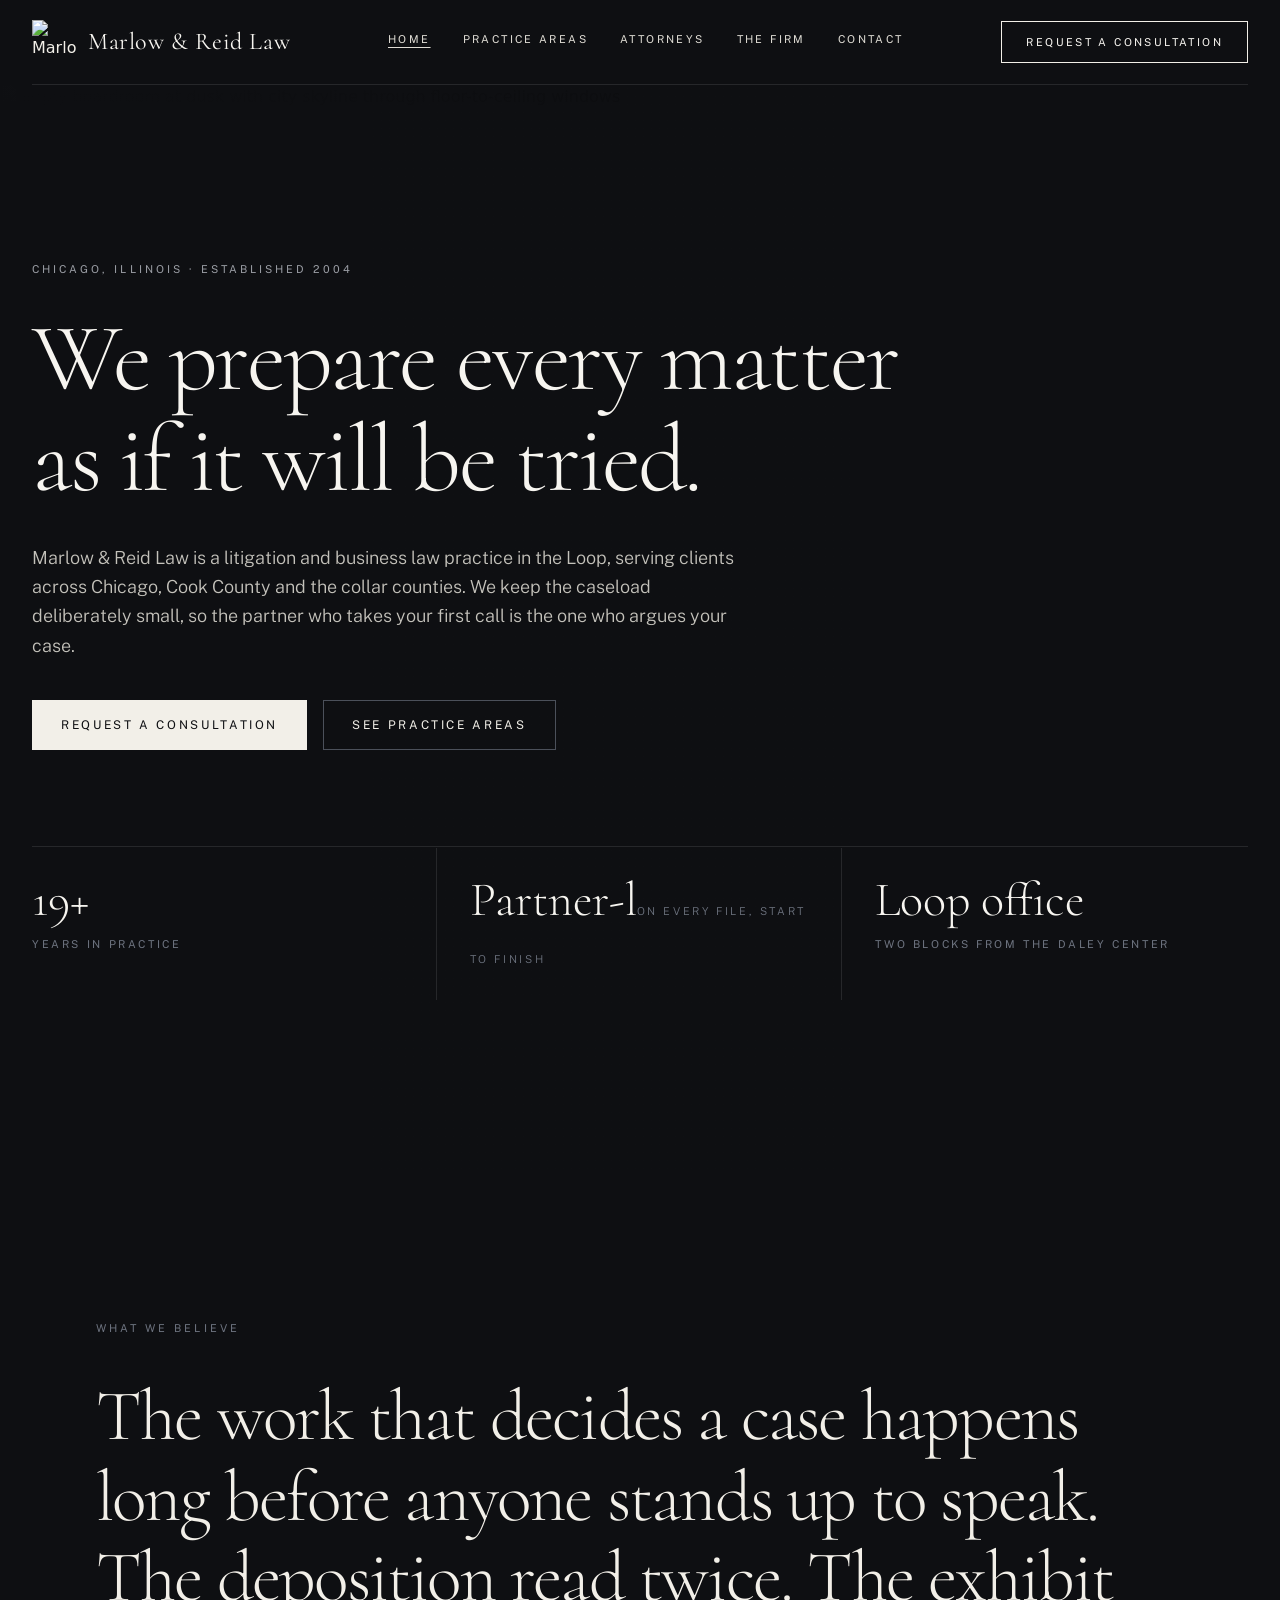
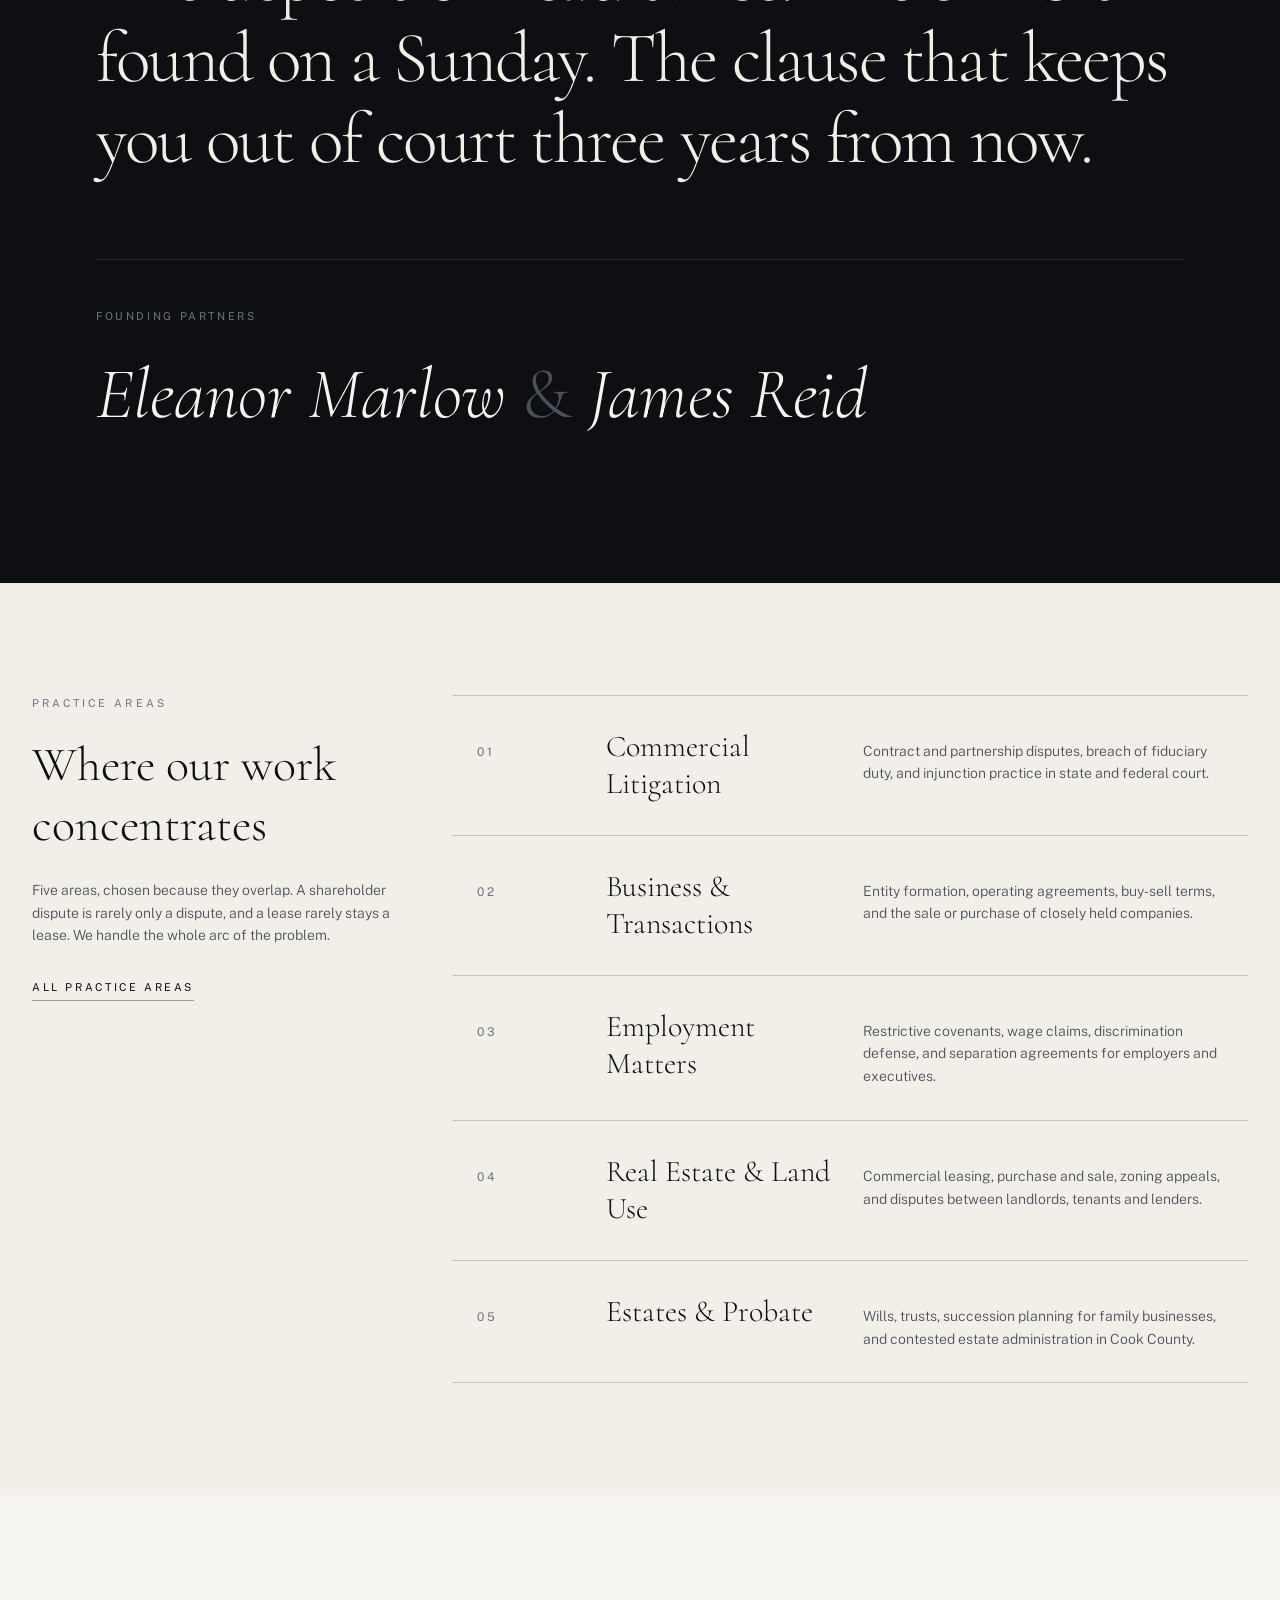
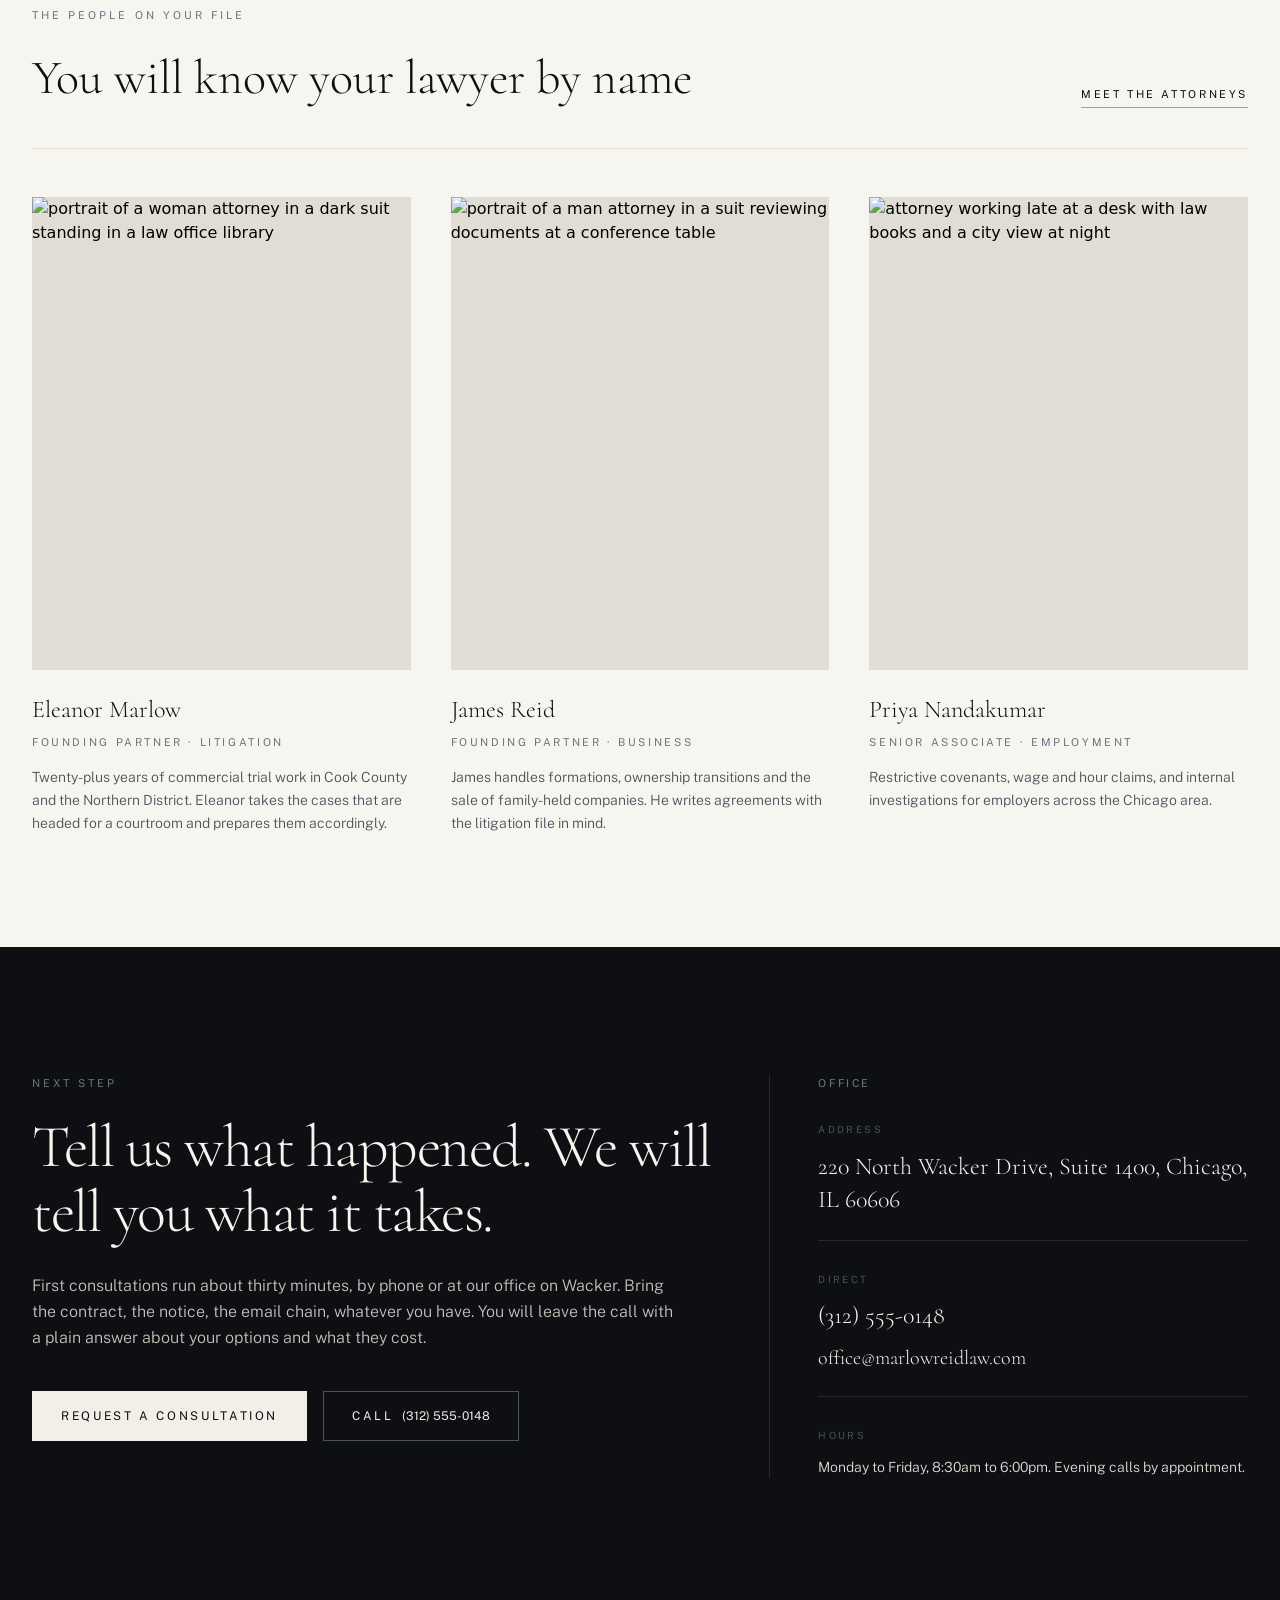
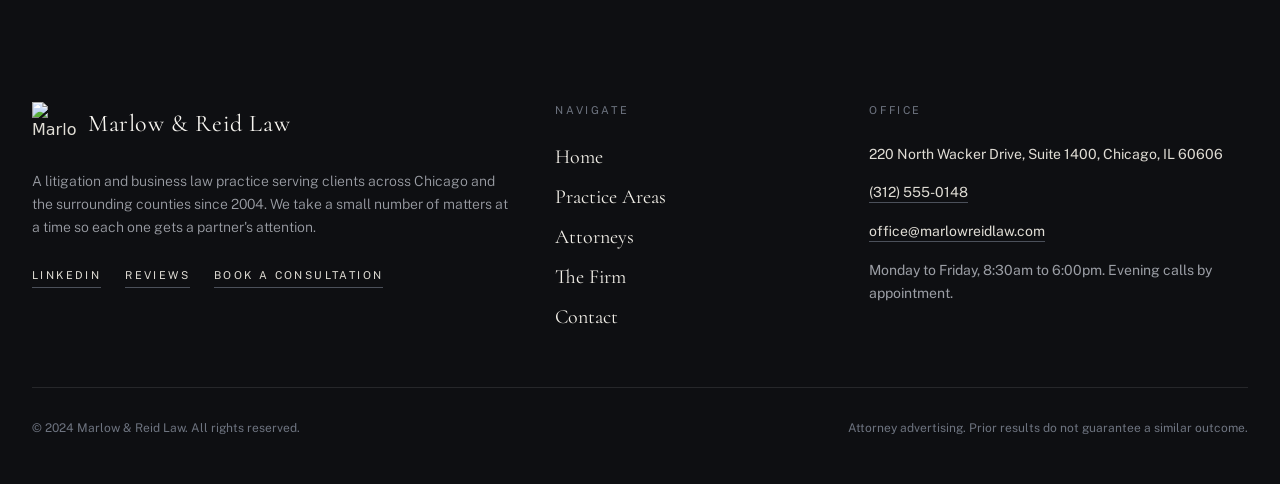
==== commit ae2ad738: "Update copy on / via Tibly" ====
--- a/index.html
+++ b/index.html
@@ -106,8 +106,7 @@
         <dd class="mt-3 font-body text-[0.68rem] uppercase tracking-[0.24em] text-brand-500">Years in practice</dd>
       </div>
       <div class="border-b border-white/10 py-7 sm:border-b-0 sm:border-r sm:px-8">
-        <dt class="font-display text-4xl font-light text-brand-50 md:text-5xl">Partner-led</dt>
-        <dd class="mt-3 font-body text-[0.68rem] uppercase tracking-[0.24em] text-brand-500">On every file, start to finish</dd>
+        <dt class="font-display text-4xl font-light text-brand-50 md:text-5xl">Partner-l<span style="color: rgb(110, 116, 128); font-family: &quot;Public Sans&quot;, ui-sans-serif, system-ui, sans-serif; font-size: 0.68rem; letter-spacing: 0.24em; text-transform: uppercase;">On every file, start to finish</span></dt>
       </div>
       <div class="py-7 sm:pl-8">
         <dt class="font-display text-4xl font-light text-brand-50 md:text-5xl">Loop office</dt>
